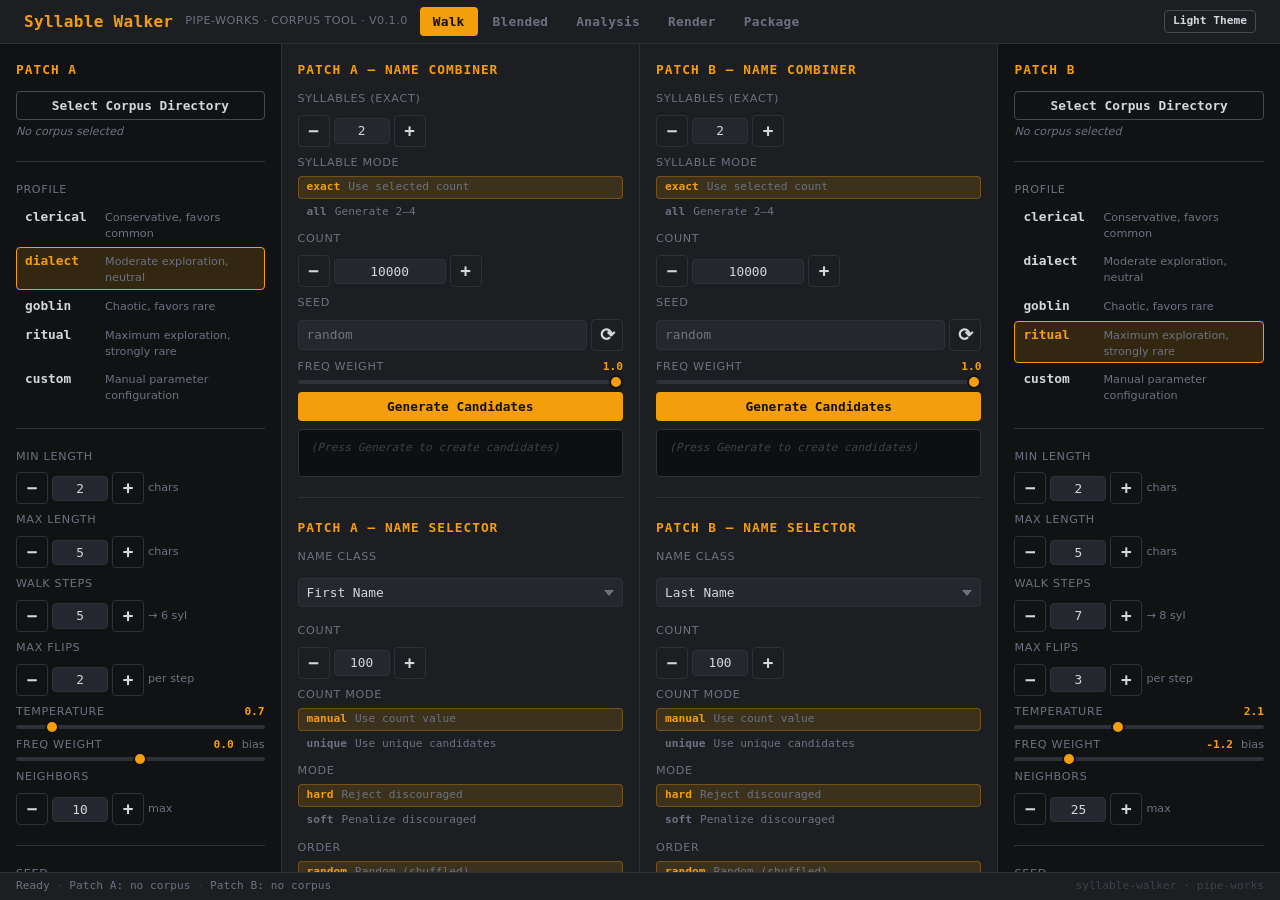
==== _working/index.html @ 8d1aef90 "feat(_working): add syllable-walk-web demo app Standalone HTML/CSS/JS demo of the syllable_walk_tui " ====
<!DOCTYPE html>
<html lang="en">
<head>
  <meta charset="UTF-8" />
  <meta name="viewport" content="width=device-width, initial-scale=1.0" />
  <title>Syllable Walker — Pipe-Works</title>
  <link rel="stylesheet" href="static/css/pipe-works-fonts.css" />
  <link rel="stylesheet" href="static/css/pipe-works-base.css" />
  <link rel="stylesheet" href="static/css/syllable-walk.css" />
</head>
<body>

  <!-- ═══════════════════════════════════════════════════════════
       APP HEADER
  ═══════════════════════════════════════════════════════════ -->
  <header class="app-header">
    <span class="app-header__title">Syllable Walker</span>
    <span class="app-header__subtitle">pipe-works · corpus tool · v0.1.0</span>

    <nav class="app-nav" role="navigation" aria-label="Screen navigation">
      <button class="tab is-active" data-screen="main"    aria-current="page">Walk</button>
      <button class="tab"           data-screen="blended"                    >Blended</button>
      <button class="tab"           data-screen="analysis"                   >Analysis</button>
      <button class="tab"           data-screen="render"                     >Render</button>
      <button class="tab"           data-screen="package"                    >Package</button>
    </nav>

    <div class="app-header__spacer"></div>

    <button class="btn btn--secondary btn--sm theme-toggle" id="theme-toggle" aria-label="Toggle theme">
      Light Theme
    </button>
  </header>

  <!-- ═══════════════════════════════════════════════════════════
       SCREEN: MAIN — Four-column Walk Layout
  ═══════════════════════════════════════════════════════════ -->
  <main class="app-main screen is-visible" id="screen-main" role="main">
    <div class="walk-layout">

      <!-- ── COLUMN 1: Oscillator / Patch A ── -->
      <section class="walk-col walk-col--patch panel panel--dark" aria-label="Patch A configuration">
        <h2 class="panel__heading">Patch A</h2>

        <div class="corpus-selector">
          <button class="btn btn--secondary btn--full" id="select-corpus-a">Select Corpus Directory</button>
          <p class="corpus-status u-muted" id="corpus-status-a">No corpus selected</p>
        </div>

        <hr class="divider" />

        <fieldset class="profile-group">
          <legend class="control-label">Profile</legend>
          <label class="profile-option" data-patch="a" data-profile="clerical">
            <input type="radio" name="profile-a" value="clerical" />
            <span class="profile-option__name">clerical</span>
            <span class="profile-option__desc u-muted">Conservative, favors common</span>
          </label>
          <label class="profile-option is-selected" data-patch="a" data-profile="dialect">
            <input type="radio" name="profile-a" value="dialect" checked />
            <span class="profile-option__name">dialect</span>
            <span class="profile-option__desc u-muted">Moderate exploration, neutral</span>
          </label>
          <label class="profile-option" data-patch="a" data-profile="goblin">
            <input type="radio" name="profile-a" value="goblin" />
            <span class="profile-option__name">goblin</span>
            <span class="profile-option__desc u-muted">Chaotic, favors rare</span>
          </label>
          <label class="profile-option" data-patch="a" data-profile="ritual">
            <input type="radio" name="profile-a" value="ritual" />
            <span class="profile-option__name">ritual</span>
            <span class="profile-option__desc u-muted">Maximum exploration, strongly rare</span>
          </label>
          <label class="profile-option" data-patch="a" data-profile="custom">
            <input type="radio" name="profile-a" value="custom" />
            <span class="profile-option__name">custom</span>
            <span class="profile-option__desc u-muted">Manual parameter configuration</span>
          </label>
        </fieldset>

        <hr class="divider" />

        <div class="param-group">
          <div class="spinner-control">
            <label class="control-label" for="min-length-a">Min Length</label>
            <div class="spinner-row">
              <button class="btn btn--icon spinner-btn" data-target="min-length-a" data-delta="-1" aria-label="Decrease">−</button>
              <input class="input input--sm spinner-val" id="min-length-a" type="number" value="2" min="1" max="10" />
              <button class="btn btn--icon spinner-btn" data-target="min-length-a" data-delta="1"  aria-label="Increase">+</button>
              <span class="spinner-suffix u-muted">chars</span>
            </div>
          </div>

          <div class="spinner-control">
            <label class="control-label" for="max-length-a">Max Length</label>
            <div class="spinner-row">
              <button class="btn btn--icon spinner-btn" data-target="max-length-a" data-delta="-1" aria-label="Decrease">−</button>
              <input class="input input--sm spinner-val" id="max-length-a" type="number" value="5" min="1" max="10" />
              <button class="btn btn--icon spinner-btn" data-target="max-length-a" data-delta="1"  aria-label="Increase">+</button>
              <span class="spinner-suffix u-muted">chars</span>
            </div>
          </div>

          <div class="spinner-control">
            <label class="control-label" for="walk-steps-a">Walk Steps</label>
            <div class="spinner-row">
              <button class="btn btn--icon spinner-btn" data-target="walk-steps-a" data-delta="-1" aria-label="Decrease">−</button>
              <input class="input input--sm spinner-val" id="walk-steps-a" type="number" value="5" min="0" max="20" />
              <button class="btn btn--icon spinner-btn" data-target="walk-steps-a" data-delta="1"  aria-label="Increase">+</button>
              <span class="spinner-suffix u-muted" id="walk-steps-a-suffix">→ 6 syl</span>
            </div>
          </div>

          <div class="spinner-control">
            <label class="control-label" for="max-flips-a">Max Flips</label>
            <div class="spinner-row">
              <button class="btn btn--icon spinner-btn" data-target="max-flips-a" data-delta="-1" aria-label="Decrease">−</button>
              <input class="input input--sm spinner-val" id="max-flips-a" type="number" value="2" min="1" max="3" />
              <button class="btn btn--icon spinner-btn" data-target="max-flips-a" data-delta="1"  aria-label="Increase">+</button>
              <span class="spinner-suffix u-muted">per step</span>
            </div>
          </div>

          <div class="slider-control">
            <div class="slider-control__header">
              <label class="control-label" for="temperature-a">Temperature</label>
              <span class="slider-val u-accent" id="temperature-a-val">0.7</span>
            </div>
            <input class="range-input" id="temperature-a" type="range" min="0.1" max="5.0" step="0.1" value="0.7" />
          </div>

          <div class="slider-control">
            <div class="slider-control__header">
              <label class="control-label" for="freq-weight-a">Freq Weight</label>
              <span class="slider-val u-accent" id="freq-weight-a-val">0.0</span>
              <span class="u-muted" style="font-size:var(--text-xs)">bias</span>
            </div>
            <input class="range-input" id="freq-weight-a" type="range" min="-2.0" max="2.0" step="0.1" value="0.0" />
          </div>

          <div class="spinner-control">
            <label class="control-label" for="neighbors-a">Neighbors</label>
            <div class="spinner-row">
              <button class="btn btn--icon spinner-btn" data-target="neighbors-a" data-delta="-5" aria-label="Decrease">−</button>
              <input class="input input--sm spinner-val" id="neighbors-a" type="number" value="10" min="5" max="50" />
              <button class="btn btn--icon spinner-btn" data-target="neighbors-a" data-delta="5"  aria-label="Increase">+</button>
              <span class="spinner-suffix u-muted">max</span>
            </div>
          </div>
        </div>

        <hr class="divider" />

        <div class="seed-control">
          <label class="control-label" for="seed-a">Seed</label>
          <div class="spinner-row">
            <input class="input seed-input" id="seed-a" type="text" placeholder="random" />
            <button class="btn btn--icon" id="seed-random-a" title="Randomise seed" aria-label="Randomise seed">⟳</button>
          </div>
        </div>

        <hr class="divider" />

        <div class="spinner-control">
          <label class="control-label" for="walk-count-a">Walk Count</label>
          <div class="spinner-row">
            <button class="btn btn--icon spinner-btn" data-target="walk-count-a" data-delta="-1" aria-label="Decrease">−</button>
            <input class="input input--sm spinner-val" id="walk-count-a" type="number" value="2" min="1" max="20" />
            <button class="btn btn--icon spinner-btn" data-target="walk-count-a" data-delta="1"  aria-label="Increase">+</button>
            <span class="spinner-suffix u-muted">walks</span>
          </div>
        </div>

        <button class="btn btn--primary btn--full" id="generate-a">Generate Walks</button>

        <div class="walks-output" id="walks-output-a" aria-live="polite">
          <p class="placeholder-text">(Press Generate to create walks)</p>
        </div>
      </section>

      <!-- ── COLUMN 2: Combiner A + Selector A ── -->
      <section class="walk-col walk-col--combiner panel" aria-label="Patch A name generation">

        <!-- Combiner A -->
        <div class="sub-panel">
          <h2 class="panel__heading">Patch A — Name Combiner</h2>

          <div class="spinner-control">
            <label class="control-label" for="comb-syllables-a">Syllables (Exact)</label>
            <div class="spinner-row">
              <button class="btn btn--icon spinner-btn" data-target="comb-syllables-a" data-delta="-1" aria-label="Decrease">−</button>
              <input class="input input--sm spinner-val" id="comb-syllables-a" type="number" value="2" min="2" max="4" />
              <button class="btn btn--icon spinner-btn" data-target="comb-syllables-a" data-delta="1"  aria-label="Increase">+</button>
            </div>
          </div>

          <fieldset class="radio-group">
            <legend class="control-label">Syllable Mode</legend>
            <label class="radio-option is-selected">
              <input type="radio" name="comb-mode-a" value="exact" checked /> exact
              <span class="u-muted">Use selected count</span>
            </label>
            <label class="radio-option">
              <input type="radio" name="comb-mode-a" value="all" /> all
              <span class="u-muted">Generate 2–4</span>
            </label>
          </fieldset>

          <div class="spinner-control">
            <label class="control-label" for="comb-count-a">Count</label>
            <div class="spinner-row">
              <button class="btn btn--icon spinner-btn" data-target="comb-count-a" data-delta="-1000" aria-label="Decrease">−</button>
              <input class="input spinner-val" id="comb-count-a" type="number" value="10000" min="100" max="100000" step="1000" style="width:7rem" />
              <button class="btn btn--icon spinner-btn" data-target="comb-count-a" data-delta="1000"  aria-label="Increase">+</button>
            </div>
          </div>

          <div class="seed-control">
            <label class="control-label" for="comb-seed-a">Seed</label>
            <div class="spinner-row">
              <input class="input seed-input" id="comb-seed-a" type="text" placeholder="random" />
              <button class="btn btn--icon" data-random-seed="comb-seed-a" title="Randomise" aria-label="Randomise">⟳</button>
            </div>
          </div>

          <div class="slider-control">
            <div class="slider-control__header">
              <label class="control-label" for="comb-freq-a">Freq Weight</label>
              <span class="slider-val u-accent" id="comb-freq-a-val">1.0</span>
            </div>
            <input class="range-input" id="comb-freq-a" type="range" min="0.0" max="1.0" step="0.1" value="1.0" />
          </div>

          <button class="btn btn--primary btn--full" id="generate-candidates-a">Generate Candidates</button>

          <div class="output-meta" id="comb-output-a" aria-live="polite">
            <p class="placeholder-text">(Press Generate to create candidates)</p>
          </div>
        </div>

        <hr class="divider" />

        <!-- Selector A -->
        <div class="sub-panel">
          <h2 class="panel__heading">Patch A — Name Selector</h2>

          <label class="control-label" for="sel-class-a">Name Class</label>
          <select class="select" id="sel-class-a" style="width:100%;margin-bottom:var(--sp-2)">
            <option value="first_name" selected>First Name</option>
            <option value="last_name">Last Name</option>
            <option value="place_name">Place Name</option>
            <option value="location_name">Location Name</option>
            <option value="object_item">Object Item</option>
            <option value="organisation">Organisation</option>
            <option value="title_epithet">Title Epithet</option>
          </select>

          <div class="spinner-control">
            <label class="control-label" for="sel-count-a">Count</label>
            <div class="spinner-row">
              <button class="btn btn--icon spinner-btn" data-target="sel-count-a" data-delta="-10" aria-label="Decrease">−</button>
              <input class="input input--sm spinner-val" id="sel-count-a" type="number" value="100" min="10" max="1000" step="10" />
              <button class="btn btn--icon spinner-btn" data-target="sel-count-a" data-delta="10"  aria-label="Increase">+</button>
            </div>
          </div>

          <fieldset class="radio-group">
            <legend class="control-label">Count Mode</legend>
            <label class="radio-option is-selected">
              <input type="radio" name="sel-count-mode-a" value="manual" checked /> manual
              <span class="u-muted">Use count value</span>
            </label>
            <label class="radio-option">
              <input type="radio" name="sel-count-mode-a" value="unique" /> unique
              <span class="u-muted">Use unique candidates</span>
            </label>
          </fieldset>

          <fieldset class="radio-group">
            <legend class="control-label">Mode</legend>
            <label class="radio-option is-selected">
              <input type="radio" name="sel-mode-a" value="hard" checked /> hard
              <span class="u-muted">Reject discouraged</span>
            </label>
            <label class="radio-option">
              <input type="radio" name="sel-mode-a" value="soft" /> soft
              <span class="u-muted">Penalize discouraged</span>
            </label>
          </fieldset>

          <fieldset class="radio-group">
            <legend class="control-label">Order</legend>
            <label class="radio-option is-selected">
              <input type="radio" name="sel-order-a" value="random" checked /> random
              <span class="u-muted">Random (shuffled)</span>
            </label>
            <label class="radio-option">
              <input type="radio" name="sel-order-a" value="alphabetical" /> alphabetical
              <span class="u-muted">Alphabetical</span>
            </label>
          </fieldset>

          <button class="btn btn--primary btn--full" id="select-names-a">Select Names</button>
          <button class="btn btn--secondary btn--full" id="export-txt-a" style="margin-top:var(--sp-2)">Export TXT</button>

          <div class="selector-output" id="sel-output-a" aria-live="polite">
            <div class="selector-output__meta">
              <p class="placeholder-text">(Generate candidates first, then select)</p>
            </div>
            <div class="selector-output__names">
              <p class="control-label">Selected Names</p>
              <div class="names-list" id="sel-names-a"></div>
            </div>
          </div>
        </div>
      </section>

      <!-- ── COLUMN 3: Combiner B + Selector B ── -->
      <section class="walk-col walk-col--combiner panel" aria-label="Patch B name generation">

        <!-- Combiner B -->
        <div class="sub-panel">
          <h2 class="panel__heading">Patch B — Name Combiner</h2>

          <div class="spinner-control">
            <label class="control-label" for="comb-syllables-b">Syllables (Exact)</label>
            <div class="spinner-row">
              <button class="btn btn--icon spinner-btn" data-target="comb-syllables-b" data-delta="-1" aria-label="Decrease">−</button>
              <input class="input input--sm spinner-val" id="comb-syllables-b" type="number" value="2" min="2" max="4" />
              <button class="btn btn--icon spinner-btn" data-target="comb-syllables-b" data-delta="1"  aria-label="Increase">+</button>
            </div>
          </div>

          <fieldset class="radio-group">
            <legend class="control-label">Syllable Mode</legend>
            <label class="radio-option is-selected">
              <input type="radio" name="comb-mode-b" value="exact" checked /> exact
              <span class="u-muted">Use selected count</span>
            </label>
            <label class="radio-option">
              <input type="radio" name="comb-mode-b" value="all" /> all
              <span class="u-muted">Generate 2–4</span>
            </label>
          </fieldset>

          <div class="spinner-control">
            <label class="control-label" for="comb-count-b">Count</label>
            <div class="spinner-row">
              <button class="btn btn--icon spinner-btn" data-target="comb-count-b" data-delta="-1000" aria-label="Decrease">−</button>
              <input class="input spinner-val" id="comb-count-b" type="number" value="10000" min="100" max="100000" step="1000" style="width:7rem" />
              <button class="btn btn--icon spinner-btn" data-target="comb-count-b" data-delta="1000"  aria-label="Increase">+</button>
            </div>
          </div>

          <div class="seed-control">
            <label class="control-label" for="comb-seed-b">Seed</label>
            <div class="spinner-row">
              <input class="input seed-input" id="comb-seed-b" type="text" placeholder="random" />
              <button class="btn btn--icon" data-random-seed="comb-seed-b" title="Randomise" aria-label="Randomise">⟳</button>
            </div>
          </div>

          <div class="slider-control">
            <div class="slider-control__header">
              <label class="control-label" for="comb-freq-b">Freq Weight</label>
              <span class="slider-val u-accent" id="comb-freq-b-val">1.0</span>
            </div>
            <input class="range-input" id="comb-freq-b" type="range" min="0.0" max="1.0" step="0.1" value="1.0" />
          </div>

          <button class="btn btn--primary btn--full" id="generate-candidates-b">Generate Candidates</button>

          <div class="output-meta" id="comb-output-b" aria-live="polite">
            <p class="placeholder-text">(Press Generate to create candidates)</p>
          </div>
        </div>

        <hr class="divider" />

        <!-- Selector B -->
        <div class="sub-panel">
          <h2 class="panel__heading">Patch B — Name Selector</h2>

          <label class="control-label" for="sel-class-b">Name Class</label>
          <select class="select" id="sel-class-b" style="width:100%;margin-bottom:var(--sp-2)">
            <option value="first_name">First Name</option>
            <option value="last_name" selected>Last Name</option>
            <option value="place_name">Place Name</option>
            <option value="location_name">Location Name</option>
            <option value="object_item">Object Item</option>
            <option value="organisation">Organisation</option>
            <option value="title_epithet">Title Epithet</option>
          </select>

          <div class="spinner-control">
            <label class="control-label" for="sel-count-b">Count</label>
            <div class="spinner-row">
              <button class="btn btn--icon spinner-btn" data-target="sel-count-b" data-delta="-10" aria-label="Decrease">−</button>
              <input class="input input--sm spinner-val" id="sel-count-b" type="number" value="100" min="10" max="1000" step="10" />
              <button class="btn btn--icon spinner-btn" data-target="sel-count-b" data-delta="10"  aria-label="Increase">+</button>
            </div>
          </div>

          <fieldset class="radio-group">
            <legend class="control-label">Count Mode</legend>
            <label class="radio-option is-selected">
              <input type="radio" name="sel-count-mode-b" value="manual" checked /> manual
              <span class="u-muted">Use count value</span>
            </label>
            <label class="radio-option">
              <input type="radio" name="sel-count-mode-b" value="unique" /> unique
              <span class="u-muted">Use unique candidates</span>
            </label>
          </fieldset>

          <fieldset class="radio-group">
            <legend class="control-label">Mode</legend>
            <label class="radio-option is-selected">
              <input type="radio" name="sel-mode-b" value="hard" checked /> hard
              <span class="u-muted">Reject discouraged</span>
            </label>
            <label class="radio-option">
              <input type="radio" name="sel-mode-b" value="soft" /> soft
              <span class="u-muted">Penalize discouraged</span>
            </label>
          </fieldset>

          <fieldset class="radio-group">
            <legend class="control-label">Order</legend>
            <label class="radio-option is-selected">
              <input type="radio" name="sel-order-b" value="random" checked /> random
              <span class="u-muted">Random (shuffled)</span>
            </label>
            <label class="radio-option">
              <input type="radio" name="sel-order-b" value="alphabetical" /> alphabetical
              <span class="u-muted">Alphabetical</span>
            </label>
          </fieldset>

          <button class="btn btn--primary btn--full" id="select-names-b">Select Names</button>
          <button class="btn btn--secondary btn--full" id="export-txt-b" style="margin-top:var(--sp-2)">Export TXT</button>

          <div class="selector-output" id="sel-output-b" aria-live="polite">
            <div class="selector-output__meta">
              <p class="placeholder-text">(Generate candidates first, then select)</p>
            </div>
            <div class="selector-output__names">
              <p class="control-label">Selected Names</p>
              <div class="names-list" id="sel-names-b"></div>
            </div>
          </div>
        </div>
      </section>

      <!-- ── COLUMN 4: Oscillator / Patch B ── -->
      <section class="walk-col walk-col--patch panel panel--dark" aria-label="Patch B configuration">
        <h2 class="panel__heading">Patch B</h2>

        <div class="corpus-selector">
          <button class="btn btn--secondary btn--full" id="select-corpus-b">Select Corpus Directory</button>
          <p class="corpus-status u-muted" id="corpus-status-b">No corpus selected</p>
        </div>

        <hr class="divider" />

        <fieldset class="profile-group">
          <legend class="control-label">Profile</legend>
          <label class="profile-option" data-patch="b" data-profile="clerical">
            <input type="radio" name="profile-b" value="clerical" />
            <span class="profile-option__name">clerical</span>
            <span class="profile-option__desc u-muted">Conservative, favors common</span>
          </label>
          <label class="profile-option" data-patch="b" data-profile="dialect">
            <input type="radio" name="profile-b" value="dialect" />
            <span class="profile-option__name">dialect</span>
            <span class="profile-option__desc u-muted">Moderate exploration, neutral</span>
          </label>
          <label class="profile-option" data-patch="b" data-profile="goblin">
            <input type="radio" name="profile-b" value="goblin" />
            <span class="profile-option__name">goblin</span>
            <span class="profile-option__desc u-muted">Chaotic, favors rare</span>
          </label>
          <label class="profile-option is-selected" data-patch="b" data-profile="ritual">
            <input type="radio" name="profile-b" value="ritual" checked />
            <span class="profile-option__name">ritual</span>
            <span class="profile-option__desc u-muted">Maximum exploration, strongly rare</span>
          </label>
          <label class="profile-option" data-patch="b" data-profile="custom">
            <input type="radio" name="profile-b" value="custom" />
            <span class="profile-option__name">custom</span>
            <span class="profile-option__desc u-muted">Manual parameter configuration</span>
          </label>
        </fieldset>

        <hr class="divider" />

        <div class="param-group">
          <div class="spinner-control">
            <label class="control-label" for="min-length-b">Min Length</label>
            <div class="spinner-row">
              <button class="btn btn--icon spinner-btn" data-target="min-length-b" data-delta="-1" aria-label="Decrease">−</button>
              <input class="input input--sm spinner-val" id="min-length-b" type="number" value="2" min="1" max="10" />
              <button class="btn btn--icon spinner-btn" data-target="min-length-b" data-delta="1"  aria-label="Increase">+</button>
              <span class="spinner-suffix u-muted">chars</span>
            </div>
          </div>

          <div class="spinner-control">
            <label class="control-label" for="max-length-b">Max Length</label>
            <div class="spinner-row">
              <button class="btn btn--icon spinner-btn" data-target="max-length-b" data-delta="-1" aria-label="Decrease">−</button>
              <input class="input input--sm spinner-val" id="max-length-b" type="number" value="5" min="1" max="10" />
              <button class="btn btn--icon spinner-btn" data-target="max-length-b" data-delta="1"  aria-label="Increase">+</button>
              <span class="spinner-suffix u-muted">chars</span>
            </div>
          </div>

          <div class="spinner-control">
            <label class="control-label" for="walk-steps-b">Walk Steps</label>
            <div class="spinner-row">
              <button class="btn btn--icon spinner-btn" data-target="walk-steps-b" data-delta="-1" aria-label="Decrease">−</button>
              <input class="input input--sm spinner-val" id="walk-steps-b" type="number" value="7" min="0" max="20" />
              <button class="btn btn--icon spinner-btn" data-target="walk-steps-b" data-delta="1"  aria-label="Increase">+</button>
              <span class="spinner-suffix u-muted" id="walk-steps-b-suffix">→ 8 syl</span>
            </div>
          </div>

          <div class="spinner-control">
            <label class="control-label" for="max-flips-b">Max Flips</label>
            <div class="spinner-row">
              <button class="btn btn--icon spinner-btn" data-target="max-flips-b" data-delta="-1" aria-label="Decrease">−</button>
              <input class="input input--sm spinner-val" id="max-flips-b" type="number" value="3" min="1" max="3" />
              <button class="btn btn--icon spinner-btn" data-target="max-flips-b" data-delta="1"  aria-label="Increase">+</button>
              <span class="spinner-suffix u-muted">per step</span>
            </div>
          </div>

          <div class="slider-control">
            <div class="slider-control__header">
              <label class="control-label" for="temperature-b">Temperature</label>
              <span class="slider-val u-accent" id="temperature-b-val">2.1</span>
            </div>
            <input class="range-input" id="temperature-b" type="range" min="0.1" max="5.0" step="0.1" value="2.1" />
          </div>

          <div class="slider-control">
            <div class="slider-control__header">
              <label class="control-label" for="freq-weight-b">Freq Weight</label>
              <span class="slider-val u-accent" id="freq-weight-b-val">-1.2</span>
              <span class="u-muted" style="font-size:var(--text-xs)">bias</span>
            </div>
            <input class="range-input" id="freq-weight-b" type="range" min="-2.0" max="2.0" step="0.1" value="-1.2" />
          </div>

          <div class="spinner-control">
            <label class="control-label" for="neighbors-b">Neighbors</label>
            <div class="spinner-row">
              <button class="btn btn--icon spinner-btn" data-target="neighbors-b" data-delta="-5" aria-label="Decrease">−</button>
              <input class="input input--sm spinner-val" id="neighbors-b" type="number" value="25" min="5" max="50" />
              <button class="btn btn--icon spinner-btn" data-target="neighbors-b" data-delta="5"  aria-label="Increase">+</button>
              <span class="spinner-suffix u-muted">max</span>
            </div>
          </div>
        </div>

        <hr class="divider" />

        <div class="seed-control">
          <label class="control-label" for="seed-b">Seed</label>
          <div class="spinner-row">
            <input class="input seed-input" id="seed-b" type="text" placeholder="random" />
            <button class="btn btn--icon" id="seed-random-b" title="Randomise seed" aria-label="Randomise seed">⟳</button>
          </div>
        </div>

        <hr class="divider" />

        <div class="spinner-control">
          <label class="control-label" for="walk-count-b">Walk Count</label>
          <div class="spinner-row">
            <button class="btn btn--icon spinner-btn" data-target="walk-count-b" data-delta="-1" aria-label="Decrease">−</button>
            <input class="input input--sm spinner-val" id="walk-count-b" type="number" value="2" min="1" max="20" />
            <button class="btn btn--icon spinner-btn" data-target="walk-count-b" data-delta="1"  aria-label="Increase">+</button>
            <span class="spinner-suffix u-muted">walks</span>
          </div>
        </div>

        <button class="btn btn--primary btn--full" id="generate-b">Generate Walks</button>

        <div class="walks-output" id="walks-output-b" aria-live="polite">
          <p class="placeholder-text">(Press Generate to create walks)</p>
        </div>
      </section>

    </div><!-- /walk-layout -->
  </main>


  <!-- ═══════════════════════════════════════════════════════════
       SCREEN: BLENDED WALK
  ═══════════════════════════════════════════════════════════ -->
  <main class="app-main screen" id="screen-blended" role="main" hidden>
    <div class="modal-screen-layout">
      <div class="modal-screen-header">
        <h1 class="modal-screen-header__title">Blended Walk Results</h1>
        <span class="badge badge--muted">Demo</span>
      </div>

      <div class="blended-columns">
        <div class="blended-col panel panel--dark">
          <h2 class="panel__heading">Patch A Walks</h2>
          <div class="walks-output" id="blended-a-output">
            <p class="placeholder-text">(Generate walks in the Walk screen first)</p>
          </div>
        </div>
        <div class="blended-col panel panel--dark">
          <h2 class="panel__heading">Patch B Walks</h2>
          <div class="walks-output" id="blended-b-output">
            <p class="placeholder-text">(Generate walks in the Walk screen first)</p>
          </div>
        </div>
      </div>
    </div>
  </main>


  <!-- ═══════════════════════════════════════════════════════════
       SCREEN: ANALYSIS
  ═══════════════════════════════════════════════════════════ -->
  <main class="app-main screen" id="screen-analysis" role="main" hidden>
    <div class="modal-screen-layout">
      <div class="modal-screen-header">
        <h1 class="modal-screen-header__title">Corpus Analysis</h1>
        <span class="badge badge--muted">Demo</span>
      </div>

      <div class="analysis-columns">

        <!-- Patch A Analysis -->
        <div class="analysis-col panel panel--dark" id="analysis-col-a">
          <h2 class="panel__heading">Patch A — Corpus Shape</h2>
          <p class="u-muted analysis-hint" id="analysis-hint-a" style="font-size:var(--text-xs);margin-bottom:var(--sp-3)">Load a corpus in the Walk screen to populate metrics.</p>

          <div class="analysis-section">
            <p class="analysis-section__heading">Inventory</p>
            <table>
              <thead><tr><th>Metric</th><th class="col-numeric">Value</th></tr></thead>
              <tbody id="analysis-inventory-a">
                <tr><td>Total syllables</td><td class="col-numeric u-accent" id="an-a-total">—</td></tr>
                <tr><td>Unique syllables</td><td class="col-numeric" id="an-a-unique">—</td></tr>
                <tr><td>Hapax (freq=1)</td><td class="col-numeric" id="an-a-hapax">—</td></tr>
                <tr><td>Hapax rate</td><td class="col-numeric" id="an-a-hapax-rate">—</td></tr>
              </tbody>
            </table>
          </div>

          <div class="analysis-section">
            <p class="analysis-section__heading">Length Distribution</p>
            <table>
              <thead><tr><th>Length</th><th class="col-numeric">Count</th><th class="col-numeric">%</th></tr></thead>
              <tbody id="analysis-len-a">
                <tr><td>2 chars</td><td class="col-numeric" id="an-a-len2">—</td><td class="col-numeric" id="an-a-len2p">—</td></tr>
                <tr><td>3 chars</td><td class="col-numeric" id="an-a-len3">—</td><td class="col-numeric" id="an-a-len3p">—</td></tr>
                <tr><td>4 chars</td><td class="col-numeric" id="an-a-len4">—</td><td class="col-numeric" id="an-a-len4p">—</td></tr>
                <tr><td>5+ chars</td><td class="col-numeric" id="an-a-len5">—</td><td class="col-numeric" id="an-a-len5p">—</td></tr>
              </tbody>
            </table>
          </div>

          <div class="analysis-section">
            <p class="analysis-section__heading">Terrain</p>
            <div class="terrain-display" id="terrain-a">
              <div class="terrain-axis">
                <span class="terrain-axis__label u-muted">Shape: Round ↔ Jagged</span>
                <div class="terrain-bar">
                  <div class="terrain-bar__track">
                    <div class="terrain-bar__fill" id="an-a-shape-bar" style="width:48%"></div>
                  </div>
                  <span class="terrain-bar__label u-muted" id="an-a-shape-label">NEUTRAL <span class="u-accent">+0.000</span></span>
                </div>
                <p class="terrain-axis__exemplars u-muted" id="an-a-shape-ex">round: — · jagged: —</p>
              </div>
              <div class="terrain-axis">
                <span class="terrain-axis__label u-muted">Craft: Flowing ↔ Worked</span>
                <div class="terrain-bar">
                  <div class="terrain-bar__track">
                    <div class="terrain-bar__fill" id="an-a-craft-bar" style="width:48%"></div>
                  </div>
                  <span class="terrain-bar__label u-muted" id="an-a-craft-label">NEUTRAL <span class="u-accent">+0.000</span></span>
                </div>
                <p class="terrain-axis__exemplars u-muted" id="an-a-craft-ex">flowing: — · worked: —</p>
              </div>
              <div class="terrain-axis">
                <span class="terrain-axis__label u-muted">Space: Open ↔ Dense</span>
                <div class="terrain-bar">
                  <div class="terrain-bar__track">
                    <div class="terrain-bar__fill" id="an-a-space-bar" style="width:48%"></div>
                  </div>
                  <span class="terrain-bar__label u-muted" id="an-a-space-label">NEUTRAL <span class="u-accent">+0.000</span></span>
                </div>
                <p class="terrain-axis__exemplars u-muted" id="an-a-space-ex">open: — · dense: —</p>
              </div>
            </div>
          </div>
        </div>

        <!-- Patch B Analysis -->
        <div class="analysis-col panel panel--dark" id="analysis-col-b">
          <h2 class="panel__heading">Patch B — Corpus Shape</h2>
          <p class="u-muted analysis-hint" id="analysis-hint-b" style="font-size:var(--text-xs);margin-bottom:var(--sp-3)">Load a corpus in the Walk screen to populate metrics.</p>

          <div class="analysis-section">
            <p class="analysis-section__heading">Inventory</p>
            <table>
              <thead><tr><th>Metric</th><th class="col-numeric">Value</th></tr></thead>
              <tbody id="analysis-inventory-b">
                <tr><td>Total syllables</td><td class="col-numeric u-accent" id="an-b-total">—</td></tr>
                <tr><td>Unique syllables</td><td class="col-numeric" id="an-b-unique">—</td></tr>
                <tr><td>Hapax (freq=1)</td><td class="col-numeric" id="an-b-hapax">—</td></tr>
                <tr><td>Hapax rate</td><td class="col-numeric" id="an-b-hapax-rate">—</td></tr>
              </tbody>
            </table>
          </div>

          <div class="analysis-section">
            <p class="analysis-section__heading">Length Distribution</p>
            <table>
              <thead><tr><th>Length</th><th class="col-numeric">Count</th><th class="col-numeric">%</th></tr></thead>
              <tbody id="analysis-len-b">
                <tr><td>2 chars</td><td class="col-numeric" id="an-b-len2">—</td><td class="col-numeric" id="an-b-len2p">—</td></tr>
                <tr><td>3 chars</td><td class="col-numeric" id="an-b-len3">—</td><td class="col-numeric" id="an-b-len3p">—</td></tr>
                <tr><td>4 chars</td><td class="col-numeric" id="an-b-len4">—</td><td class="col-numeric" id="an-b-len4p">—</td></tr>
                <tr><td>5+ chars</td><td class="col-numeric" id="an-b-len5">—</td><td class="col-numeric" id="an-b-len5p">—</td></tr>
              </tbody>
            </table>
          </div>

          <div class="analysis-section">
            <p class="analysis-section__heading">Terrain</p>
            <div class="terrain-display" id="terrain-b">
              <div class="terrain-axis">
                <span class="terrain-axis__label u-muted">Shape: Round ↔ Jagged</span>
                <div class="terrain-bar">
                  <div class="terrain-bar__track">
                    <div class="terrain-bar__fill" id="an-b-shape-bar" style="width:48%"></div>
                  </div>
                  <span class="terrain-bar__label u-muted" id="an-b-shape-label">NEUTRAL <span class="u-accent">+0.000</span></span>
                </div>
                <p class="terrain-axis__exemplars u-muted" id="an-b-shape-ex">round: — · jagged: —</p>
              </div>
              <div class="terrain-axis">
                <span class="terrain-axis__label u-muted">Craft: Flowing ↔ Worked</span>
                <div class="terrain-bar">
                  <div class="terrain-bar__track">
                    <div class="terrain-bar__fill" id="an-b-craft-bar" style="width:48%"></div>
                  </div>
                  <span class="terrain-bar__label u-muted" id="an-b-craft-label">NEUTRAL <span class="u-accent">+0.000</span></span>
                </div>
                <p class="terrain-axis__exemplars u-muted" id="an-b-craft-ex">flowing: — · worked: —</p>
              </div>
              <div class="terrain-axis">
                <span class="terrain-axis__label u-muted">Space: Open ↔ Dense</span>
                <div class="terrain-bar">
                  <div class="terrain-bar__track">
                    <div class="terrain-bar__fill" id="an-b-space-bar" style="width:48%"></div>
                  </div>
                  <span class="terrain-bar__label u-muted" id="an-b-space-label">NEUTRAL <span class="u-accent">+0.000</span></span>
                </div>
                <p class="terrain-axis__exemplars u-muted" id="an-b-space-ex">open: — · dense: —</p>
              </div>
            </div>
          </div>
        </div>

      </div><!-- /analysis-columns -->
    </div>
  </main>


  <!-- ═══════════════════════════════════════════════════════════
       SCREEN: RENDER
  ═══════════════════════════════════════════════════════════ -->
  <main class="app-main screen" id="screen-render" role="main" hidden>
    <div class="modal-screen-layout">
      <div class="modal-screen-header">
        <h1 class="modal-screen-header__title">Name Renderer</h1>
        <div class="modal-screen-header__controls">
          <label class="control-label" for="render-style">Style</label>
          <select class="select" id="render-style">
            <option value="title" selected>Title</option>
            <option value="upper">Upper</option>
            <option value="lower">Lower</option>
          </select>
          <label class="toggle-label">
            <input type="checkbox" id="render-combine" />
            <span class="toggle-text">Combine A + B</span>
          </label>
          <span class="badge badge--muted">Demo</span>
        </div>
      </div>

      <div class="render-columns">
        <div class="render-col panel panel--dark">
          <h2 class="panel__heading">Patch A — Selected Names</h2>
          <div class="names-render-list" id="render-names-a">
            <p class="placeholder-text">(Select names in the Walk screen first)</p>
          </div>
        </div>
        <div class="render-col panel panel--dark">
          <h2 class="panel__heading">Patch B — Selected Names</h2>
          <div class="names-render-list" id="render-names-b">
            <p class="placeholder-text">(Select names in the Walk screen first)</p>
          </div>
        </div>
        <div class="render-col panel panel--dark" id="render-combined-col" style="display:none">
          <h2 class="panel__heading">Combined (A First · B Last)</h2>
          <div class="names-render-list" id="render-names-combined">
            <p class="placeholder-text">(Enable Combine to see full names)</p>
          </div>
        </div>
      </div>
    </div>
  </main>


  <!-- ═══════════════════════════════════════════════════════════
       SCREEN: PACKAGE
  ═══════════════════════════════════════════════════════════ -->
  <main class="app-main screen" id="screen-package" role="main" hidden>
    <div class="modal-screen-layout">
      <div class="modal-screen-header">
        <h1 class="modal-screen-header__title">Package</h1>
        <span class="badge badge--muted">Demo</span>
      </div>

      <div class="package-layout">
        <div class="package-config panel panel--dark">
          <h2 class="panel__heading">Package Configuration</h2>

          <div class="form-group">
            <label class="control-label" for="pkg-name">Package Name</label>
            <input class="input" id="pkg-name" type="text" placeholder="my-corpus-package" style="width:100%" />
          </div>

          <div class="form-group">
            <label class="control-label" for="pkg-version">Version</label>
            <input class="input" id="pkg-version" type="text" value="0.1.0" style="width:100%" />
          </div>

          <fieldset class="radio-group">
            <legend class="control-label">Include</legend>
            <label class="toggle-label" style="margin-bottom:var(--sp-2)">
              <input type="checkbox" checked /> <span class="toggle-text">Patch A walks</span>
            </label>
            <label class="toggle-label" style="margin-bottom:var(--sp-2)">
              <input type="checkbox" checked /> <span class="toggle-text">Patch B walks</span>
            </label>
            <label class="toggle-label" style="margin-bottom:var(--sp-2)">
              <input type="checkbox" checked /> <span class="toggle-text">Candidates</span>
            </label>
            <label class="toggle-label">
              <input type="checkbox" checked /> <span class="toggle-text">Selections</span>
            </label>
          </fieldset>

          <button class="btn btn--primary btn--full" id="build-package" style="margin-top:var(--sp-3)">Build Package</button>
        </div>

        <div class="package-output panel panel--dark">
          <h2 class="panel__heading">Package Contents</h2>
          <div class="output-box" id="pkg-output">
            <span class="placeholder-text">(No package built yet)</span>
          </div>
        </div>
      </div>
    </div>
  </main>


  <!-- ═══════════════════════════════════════════════════════════
       STATUS BAR
  ═══════════════════════════════════════════════════════════ -->
  <footer class="status-bar" role="contentinfo">
    <span class="status-bar__text" id="status-text">Ready</span>
    <span class="status-bar__sep">·</span>
    <span class="status-bar__text u-muted">Patch A: <span id="status-corpus-a">no corpus</span></span>
    <span class="status-bar__sep">·</span>
    <span class="status-bar__text u-muted">Patch B: <span id="status-corpus-b">no corpus</span></span>
    <span class="status-bar__spacer"></span>
    <span class="status-bar__text u-dim">syllable-walker · pipe-works</span>
  </footer>

  <!-- Corpus selector pseudo-modal -->
  <div class="modal hidden" id="corpus-modal" role="dialog" aria-modal="true" aria-labelledby="corpus-modal-title">
    <div class="modal__backdrop" id="corpus-modal-backdrop"></div>
    <div class="modal__card">
      <div class="modal__header">
        <h2 class="panel__heading" id="corpus-modal-title">Select Corpus Directory</h2>
        <button class="btn btn--icon" id="corpus-modal-close" aria-label="Close">✕</button>
      </div>
      <p style="font-size:var(--text-sm);color:var(--col-text-muted)">
        In the live app, this opens a filesystem browser. For this demo, select a sample corpus below.
      </p>
      <div class="corpus-browser">
        <div class="corpus-browser__item" data-corpus="fantasy_names">
          <span class="u-accent u-mono">fantasy_names/</span>
          <span class="u-muted">1,240 syllables · 3 walks</span>
        </div>
        <div class="corpus-browser__item" data-corpus="nordic_roots">
          <span class="u-accent u-mono">nordic_roots/</span>
          <span class="u-muted">892 syllables · 2 walks</span>
        </div>
        <div class="corpus-browser__item" data-corpus="latin_fragments">
          <span class="u-accent u-mono">latin_fragments/</span>
          <span class="u-muted">2,105 syllables · 5 walks</span>
        </div>
        <div class="corpus-browser__item" data-corpus="goblin_tongue">
          <span class="u-accent u-mono">goblin_tongue/</span>
          <span class="u-muted">567 syllables · 1 walk</span>
        </div>
      </div>
      <div class="modal__actions">
        <button class="btn btn--ghost" id="corpus-modal-cancel">Cancel</button>
        <button class="btn btn--primary" id="corpus-modal-select" disabled>Select</button>
      </div>
    </div>
  </div>

  <script src="static/js/syllable-walk.js"></script>
</body>
</html>
---- _working/static/css/pipe-works-fonts.css ----
/* ═══════════════════════════════════════════════════════════════════════════
   pipe-works-fonts.css
   ─────────────────────────────────────────────────────────────────────────
   Self-hosted @font-face declarations for the Pipe-Works design system.

   All fonts are Google Fonts (Open Font License).

   FONT PATH CONFIGURATION
   ───────────────────────
   This file uses a CSS custom property --font-path for the base path
   to font files. Override this in your app's CSS BEFORE importing
   this file, or simply edit the path below.

   Default: "/static/fonts"

   Example overrides:
     :root { --font-path: "../assets/fonts"; }   (website)
     :root { --font-path: "/static/fonts"; }      (webapp)

   IMPORTANT: CSS custom properties cannot be used in @font-face src URLs.
   Each project MUST either:
     1. Copy this file and adjust paths, OR
     2. Use a build step to replace the path prefix

   The paths below use "/static/fonts/" as the default convention for
   Pipe-Works webapp projects.
   ═══════════════════════════════════════════════════════════════════════════ */


/* ═══════════════════════════════════════════════════════════════════════════
   COURIER PRIME — Records, ledger, monospace data
   Weights: 400, 700 | Styles: normal, italic, bold-italic
   ═══════════════════════════════════════════════════════════════════════════ */

@font-face {
  font-family: "Courier Prime";
  src: url("/static/fonts/CourierPrime-Regular.woff2") format("woff2");
  font-weight: 400;
  font-style: normal;
  font-display: swap;
}

@font-face {
  font-family: "Courier Prime";
  src: url("/static/fonts/CourierPrime-Italic.woff2") format("woff2");
  font-weight: 400;
  font-style: italic;
  font-display: swap;
}

@font-face {
  font-family: "Courier Prime";
  src: url("/static/fonts/CourierPrime-Bold.woff2") format("woff2");
  font-weight: 700;
  font-style: normal;
  font-display: swap;
}

@font-face {
  font-family: "Courier Prime";
  src: url("/static/fonts/CourierPrime-BoldItalic.woff2") format("woff2");
  font-weight: 700;
  font-style: italic;
  font-display: swap;
}


/* ═══════════════════════════════════════════════════════════════════════════
   CRIMSON TEXT — Body text, editorial prose
   Weights: 400, 600, 700 | Styles: normal, italic
   ═══════════════════════════════════════════════════════════════════════════ */

@font-face {
  font-family: "Crimson Text";
  src: url("/static/fonts/CrimsonText-Regular.woff2") format("woff2");
  font-weight: 400;
  font-style: normal;
  font-display: swap;
}

@font-face {
  font-family: "Crimson Text";
  src: url("/static/fonts/CrimsonText-Italic.woff2") format("woff2");
  font-weight: 400;
  font-style: italic;
  font-display: swap;
}

@font-face {
  font-family: "Crimson Text";
  src: url("/static/fonts/CrimsonText-SemiBold.woff2") format("woff2");
  font-weight: 600;
  font-style: normal;
  font-display: swap;
}

@font-face {
  font-family: "Crimson Text";
  src: url("/static/fonts/CrimsonText-SemiBoldItalic.woff2") format("woff2");
  font-weight: 600;
  font-style: italic;
  font-display: swap;
}

@font-face {
  font-family: "Crimson Text";
  src: url("/static/fonts/CrimsonText-Bold.woff2") format("woff2");
  font-weight: 700;
  font-style: normal;
  font-display: swap;
}

@font-face {
  font-family: "Crimson Text";
  src: url("/static/fonts/CrimsonText-BoldItalic.woff2") format("woff2");
  font-weight: 700;
  font-style: italic;
  font-display: swap;
}


/* ═══════════════════════════════════════════════════════════════════════════
   IM FELL ENGLISH — Editorial symbols, decorative marks
   Weight: 400 | Styles: normal, italic
   ═══════════════════════════════════════════════════════════════════════════ */

@font-face {
  font-family: "IM Fell English";
  src: url("/static/fonts/IMFellEnglish-Regular.woff2") format("woff2");
  font-weight: 400;
  font-style: normal;
  font-display: swap;
}

@font-face {
  font-family: "IM Fell English";
  src: url("/static/fonts/IMFellEnglish-Italic.woff2") format("woff2");
  font-weight: 400;
  font-style: italic;
  font-display: swap;
}


/* ═══════════════════════════════════════════════════════════════════════════
   IM FELL ENGLISH SC — Mastheads, page titles (small caps)
   Weight: 400 | Style: normal only
   ═══════════════════════════════════════════════════════════════════════════ */

@font-face {
  font-family: "IM Fell English SC";
  src: url("/static/fonts/IMFellEnglishSC-Regular.woff2") format("woff2");
  font-weight: 400;
  font-style: normal;
  font-display: swap;
}


/* ═══════════════════════════════════════════════════════════════════════════
   LIBRE BASKERVILLE — Headlines, section headings
   Weight: 400-700 (variable) | Styles: normal, italic
   ═══════════════════════════════════════════════════════════════════════════ */

@font-face {
  font-family: "Libre Baskerville";
  src: url("/static/fonts/LibreBaskerville-VariableFont_wght.woff2") format("woff2");
  font-weight: 400 700;
  font-style: normal;
  font-display: swap;
}

@font-face {
  font-family: "Libre Baskerville";
  src: url("/static/fonts/LibreBaskerville-Italic-VariableFont_wght.woff2") format("woff2");
  font-weight: 400 700;
  font-style: italic;
  font-display: swap;
}


/* ═══════════════════════════════════════════════════════════════════════════
   SPECIAL ELITE — Typewriter accent text
   Weight: 400 | Style: normal only
   ═══════════════════════════════════════════════════════════════════════════ */

@font-face {
  font-family: "Special Elite";
  src: url("/static/fonts/SpecialElite-Regular.woff2") format("woff2");
  font-weight: 400;
  font-style: normal;
  font-display: swap;
}
---- _working/static/css/pipe-works-base.css ----
/* ═══════════════════════════════════════════════════════════════════════════
   pipe-works-base.css
   ─────────────────────────────────────────────────────────────────────────
   Pipe-Works Design System — Shared Foundation

   This file provides the unified design tokens, reset, and common
   components for ALL Pipe-Works application-mode tools (dashboards,
   generators, labs).

   CANONICAL SOURCE: Axis Descriptor Lab (styles.css)
   EXTENDED WITH:    Name Generator editorial fonts + code tokens

   CONTENTS
   ────────
   1. Reset
   2. Design Tokens (Dark Theme — default)
   3. Light Theme Overrides
   4. Global Styles
   5. App Shell (header, main, status bar)
   6. Panels
   7. Buttons
   8. Inputs & Controls
   9. Tables
   10. Cards
   11. Badges
   12. Modals
   13. Code & Preformatted
   14. Dividers
   15. Spinner
   16. Scrollbars
   17. Tooltips
   18. Utilities
   19. Accessibility & Motion
   20. Responsive Breakpoints

   USAGE
   ─────
   1. Include pipe-works-fonts.css BEFORE this file (font-face declarations)
   2. Include this file as the foundation
   3. Include your app-specific CSS AFTER this file

   THEME SWITCHING
   ───────────────
   Set data-theme="light" on <html> to activate light mode.
   Dark mode is the default (no attribute needed).

   FONT PATHS
   ──────────
   Font-face declarations are in a separate pipe-works-fonts.css file.
   Each project must configure the font path prefix for its own structure.
   ═══════════════════════════════════════════════════════════════════════════ */


/* ═══════════════════════════════════════════════════════════════════════════
   1. RESET
   ═══════════════════════════════════════════════════════════════════════════ */

*, *::before, *::after {
  box-sizing: border-box;
  margin: 0;
  padding: 0;
}

img, picture, video, canvas, svg {
  display: block;
  max-width: 100%;
}

input, button, textarea, select {
  font: inherit;
  color: inherit;
}

ul, ol { list-style: none; }


/* ═══════════════════════════════════════════════════════════════════════════
   2. DESIGN TOKENS — DARK THEME (default)
   ═══════════════════════════════════════════════════════════════════════════ */

:root {
  /* ── Palette ──────────────────────────────────────────────────────────── */
  --col-bg:          #111214;          /* page background                  */
  --col-surface:     #1c1e22;          /* panel / card background          */
  --col-surface-2:   #24272d;          /* elevated surface (inputs, nests) */
  --col-border:      #2e3138;          /* subtle dividers                  */
  --col-border-hi:   #444952;          /* focused / highlighted borders    */

  --col-text:        #d4d7dc;          /* primary text                     */
  --col-text-muted:  #6b7280;          /* secondary / label text           */
  --col-text-dim:    #3d4149;          /* placeholders, very faint         */

  --col-accent:      #f59e0b;          /* amber — primary accent           */
  --col-accent-dim:  #b45309;          /* darker amber for pressed states  */
  --col-accent-glow: rgba(245, 158, 11, 0.15);  /* subtle highlight bg    */

  --col-ok:          #22c55e;          /* green — success / valid          */
  --col-err:         #ef4444;          /* red — error                      */
  --col-warn:        #fb923c;          /* orange — warning                 */
  --col-info:        #60a5fa;          /* blue — informational             */

  /* Diff colours (optional — include if your app has diff views) */
  --col-diff-add:       rgba(34, 197, 94, 0.18);
  --col-diff-del:       rgba(239, 68, 68, 0.18);
  --col-diff-add-text:  #86efac;
  --col-diff-del-text:  #fca5a5;

  /* Code / editor surfaces */
  --col-code-bg:        #0d0f12;
  --col-code-text:      #d4d7dc;
  --col-code-inline:    #f59e0b;

  /* Button text (needs to contrast against accent fill) */
  --col-button-text:    #111111;

  /* Modal backdrop */
  --col-backdrop:       rgba(0, 0, 0, 0.55);

  /* Tooltip */
  --col-tooltip-bg:     #2a2d34;
  --col-tooltip-text:   #e2e8f0;
  --col-tooltip-border: #3d4149;

  /* ── Typography ───────────────────────────────────────────────────────── */

  /* App-mode fonts (monospace-dominant for tools/dashboards) */
  --font-mono: "JetBrains Mono", "Fira Code", "Cascadia Code", "Consolas", monospace;
  --font-ui:   system-ui, -apple-system, "Segoe UI", sans-serif;

  /* Editorial fonts (print-workshop aesthetic for branded content) */
  --font-masthead:  "IM Fell English SC", serif;
  --font-headline:  "Libre Baskerville", serif;
  --font-body:      "Crimson Text", serif;
  --font-record:    "Courier Prime", ui-monospace, SFMono-Regular, Menlo, Monaco,
                    Consolas, "Liberation Mono", monospace;
  --font-symbols:   "IM Fell English", serif;
  --font-accent:    "Special Elite", ui-monospace, SFMono-Regular, Menlo, Monaco,
                    Consolas, "Liberation Mono", monospace;

  /* Type scale */
  --text-xs:    0.70rem;               /* labels, badges, meta             */
  --text-sm:    0.80rem;               /* secondary text, table cells      */
  --text-base:  0.875rem;              /* body text (14px at default)      */
  --text-lg:    1.0rem;                /* headings, titles                 */
  --text-xl:    1.15rem;               /* large headings                   */

  /* ── Spacing ──────────────────────────────────────────────────────────── */
  --sp-1: 0.25rem;                     /* 4px  — tight gaps, badge pad     */
  --sp-2: 0.5rem;                      /* 8px  — default gap, input pad    */
  --sp-3: 0.75rem;                     /* 12px — panel pad, section gaps   */
  --sp-4: 1rem;                        /* 16px — major gaps                */
  --sp-6: 1.5rem;                      /* 24px — large spacing             */

  /* ── Layout ───────────────────────────────────────────────────────────── */
  --header-h:    2.75rem;
  --statusbar-h: 1.75rem;
  --panel-pad:   1rem;

  /* ── Radii ────────────────────────────────────────────────────────────── */
  --radius-sm:  4px;                   /* inputs, buttons, badges          */
  --radius-md:  8px;                   /* cards, preview sections          */
  --radius-lg:  12px;                  /* modals, large cards              */

  /* ── Animation ────────────────────────────────────────────────────────── */
  --transition-fast: 100ms ease;
  --transition-med:  200ms ease;
}


/* ═══════════════════════════════════════════════════════════════════════════
   3. LIGHT THEME OVERRIDES
   ─────────────────────────────────────────────────────────────────────────
   Activated by setting data-theme="light" on <html>.
   Warm paper tones, amber accent preserved for continuity.
   ═══════════════════════════════════════════════════════════════════════════ */

[data-theme="light"] {
  --col-bg:          #f4f1ec;
  --col-surface:     #faf8f5;
  --col-surface-2:   #efece6;
  --col-border:      #d6d0c6;
  --col-border-hi:   #b8b0a4;

  --col-text:        #2c2a26;
  --col-text-muted:  #7a7568;
  --col-text-dim:    #c4bfb5;

  --col-accent:      #c27b0a;
  --col-accent-dim:  #a06508;
  --col-accent-glow: rgba(194, 123, 10, 0.12);

  --col-ok:          #16a34a;
  --col-err:         #dc2626;
  --col-warn:        #ea580c;
  --col-info:        #2563eb;

  --col-diff-add:       rgba(22, 163, 74, 0.14);
  --col-diff-del:       rgba(220, 38, 38, 0.14);
  --col-diff-add-text:  #166534;
  --col-diff-del-text:  #991b1b;

  --col-code-bg:        #ffffff;
  --col-code-text:      #2c2a26;
  --col-code-inline:    #c27b0a;

  --col-button-text:    #ffffff;

  --col-backdrop:       rgba(0, 0, 0, 0.25);

  --col-tooltip-bg:     #2c2a26;
  --col-tooltip-text:   #faf8f5;
  --col-tooltip-border: #1a1816;
}


/* ═══════════════════════════════════════════════════════════════════════════
   4. GLOBAL STYLES
   ═══════════════════════════════════════════════════════════════════════════ */

html {
  height: 100%;
  text-size-adjust: 100%;
}

body {
  height: 100%;
  margin: 0;
  background: var(--col-bg);
  color: var(--col-text);
  font-family: var(--font-ui);
  font-size: var(--text-base);
  line-height: 1.5;
  -webkit-font-smoothing: antialiased;
}

:focus-visible {
  outline: 2px solid var(--col-accent);
  outline-offset: 2px;
}

::selection {
  background: var(--col-accent-glow);
}

/* Monospace family for all structural/interactive elements */
h1, h2, h3, h4, h5, h6,
button, .tab,
input, select, textarea,
table, code {
  font-family: var(--font-mono);
}


/* ═══════════════════════════════════════════════════════════════════════════
   5. APP SHELL — Header, Main, Status Bar
   ═══════════════════════════════════════════════════════════════════════════ */

.app-header {
  display: flex;
  align-items: center;
  gap: var(--sp-4);
  height: var(--header-h);
  padding: 0 var(--sp-6);
  background: var(--col-surface);
  border-bottom: 1px solid var(--col-border);
  z-index: 100;
  flex-shrink: 0;
}

.app-header__title {
  font-family: var(--font-mono);
  font-size: var(--text-lg);
  font-weight: 700;
  color: var(--col-accent);
  letter-spacing: 0.02em;
  white-space: nowrap;
}

.app-header__subtitle {
  font-size: var(--text-xs);
  color: var(--col-text-muted);
  letter-spacing: 0.04em;
  text-transform: uppercase;
}

.app-main {
  flex: 1;
  overflow-y: auto;
  padding: var(--sp-4);
}

.status-bar {
  display: flex;
  align-items: center;
  gap: var(--sp-2);
  height: var(--statusbar-h);
  padding: 0 var(--sp-4);
  background: var(--col-surface);
  border-top: 1px solid var(--col-border);
  z-index: 100;
  flex-shrink: 0;
}

.status-bar__text {
  font-family: var(--font-mono);
  font-size: var(--text-xs);
  color: var(--col-text-muted);
}


/* ═══════════════════════════════════════════════════════════════════════════
   6. PANELS
   ═══════════════════════════════════════════════════════════════════════════ */

.panel {
  background: var(--col-surface);
  overflow-y: auto;
  padding: var(--panel-pad);
  display: flex;
  flex-direction: column;
  gap: var(--sp-3);
}

.panel__heading {
  font-family: var(--font-mono);
  font-size: var(--text-sm);
  font-weight: 700;
  color: var(--col-accent);
  text-transform: uppercase;
  letter-spacing: 0.08em;
  margin-bottom: var(--sp-1);
}

.panel--dark {
  background: var(--col-bg);
}

.panel--elevated {
  background: var(--col-surface-2);
}


/* ═══════════════════════════════════════════════════════════════════════════
   7. BUTTONS
   ═══════════════════════════════════════════════════════════════════════════ */

.btn {
  display: inline-flex;
  align-items: center;
  justify-content: center;
  gap: var(--sp-1);
  border: 1px solid transparent;
  border-radius: var(--radius-sm);
  cursor: pointer;
  font-family: var(--font-mono);
  font-size: var(--text-sm);
  font-weight: 600;
  padding: var(--sp-1) var(--sp-3);
  transition:
    background var(--transition-fast),
    border-color var(--transition-fast),
    color var(--transition-fast),
    opacity var(--transition-fast);
  white-space: nowrap;
}

.btn:disabled {
  opacity: 0.4;
  cursor: not-allowed;
}

/* Primary: amber fill */
.btn--primary {
  background: var(--col-accent);
  color: var(--col-button-text);
}
.btn--primary:hover:not(:disabled) {
  background: var(--col-accent-dim);
}

/* Secondary: outlined */
.btn--secondary {
  background: transparent;
  border-color: var(--col-border-hi);
  color: var(--col-text);
}
.btn--secondary:hover:not(:disabled) {
  background: var(--col-surface-2);
  border-color: var(--col-accent);
  color: var(--col-accent);
}

/* Active state for secondary (toggle on) */
.btn--secondary.is-active {
  border-color: var(--col-accent);
  color: var(--col-accent);
  background: var(--col-accent-glow);
}

/* Ghost: no border */
.btn--ghost {
  background: transparent;
  color: var(--col-text-muted);
}
.btn--ghost:hover:not(:disabled) {
  color: var(--col-text);
}

/* Size modifiers */
.btn--sm {
  font-size: var(--text-xs);
  padding: 2px var(--sp-2);
}

.btn--full {
  width: 100%;
}

/* Icon-only button */
.btn--icon {
  width: 32px;
  height: 32px;
  padding: 0;
  background: transparent;
  border: 1px solid var(--col-border);
  color: var(--col-text);
  font-size: 1.1rem;
}
.btn--icon:hover:not(:disabled) {
  border-color: var(--col-accent);
  color: var(--col-accent);
  background: var(--col-accent-glow);
}


/* ═══════════════════════════════════════════════════════════════════════════
   8. INPUTS & CONTROLS
   ═══════════════════════════════════════════════════════════════════════════ */

.input, .select {
  background: var(--col-surface-2);
  border: 1px solid var(--col-border);
  border-radius: var(--radius-sm);
  color: var(--col-text);
  font-family: var(--font-mono);
  font-size: var(--text-sm);
  padding: var(--sp-1) var(--sp-2);
  transition: border-color var(--transition-fast);
}

.input:focus, .select:focus {
  border-color: var(--col-accent);
  outline: none;
}

.input--sm { width: 120px; }

.select {
  cursor: pointer;
  appearance: none;
  -webkit-appearance: none;
  background-image: url("data:image/svg+xml,%3Csvg xmlns='http://www.w3.org/2000/svg' width='10' height='6' viewBox='0 0 10 6'%3E%3Cpath d='M0 0l5 6 5-6z' fill='%236b7280'/%3E%3C/svg%3E");
  background-repeat: no-repeat;
  background-position: right 8px center;
  padding-right: 24px;
}

/* Code editor textarea */
.code-editor {
  width: 100%;
  background: var(--col-code-bg);
  border: 1px solid var(--col-border);
  border-radius: var(--radius-sm);
  color: var(--col-code-text);
  font-family: var(--font-mono);
  font-size: var(--text-xs);
  line-height: 1.6;
  padding: var(--sp-2) var(--sp-3);
  resize: vertical;
  transition: border-color var(--transition-fast);
}

.code-editor:focus {
  border-color: var(--col-accent);
  outline: none;
}

/* Control label */
.control-label {
  display: block;
  font-size: var(--text-xs);
  color: var(--col-text-muted);
  text-transform: uppercase;
  letter-spacing: 0.06em;
  margin-bottom: var(--sp-1);
}

/* Control row (horizontal label + input) */
.control-row {
  display: flex;
  align-items: center;
  gap: var(--sp-2);
  flex-wrap: wrap;
}
.control-row .control-label {
  margin-bottom: 0;
  flex-shrink: 0;
}

/* Range slider */
.range-input {
  -webkit-appearance: none;
  appearance: none;
  width: 100%;
  height: 4px;
  background: var(--col-border);
  border: none;
  border-radius: 2px;
  outline: none;
  cursor: pointer;
  accent-color: var(--col-accent);
  padding: 0;
}

.range-input::-webkit-slider-thumb {
  -webkit-appearance: none;
  appearance: none;
  width: 14px;
  height: 14px;
  border-radius: 50%;
  background: var(--col-accent);
  cursor: pointer;
  border: 2px solid var(--col-bg);
  transition: transform var(--transition-fast);
}
.range-input::-webkit-slider-thumb:hover {
  transform: scale(1.25);
}

.range-input::-moz-range-thumb {
  width: 14px;
  height: 14px;
  border-radius: 50%;
  background: var(--col-accent);
  cursor: pointer;
  border: 2px solid var(--col-bg);
  transition: transform var(--transition-fast);
}
.range-input::-moz-range-thumb:hover {
  transform: scale(1.25);
}
.range-input::-moz-range-track {
  height: 4px;
  background: var(--col-border);
  border-radius: 2px;
  border: none;
}

/* Light theme slider thumb border */
[data-theme="light"] .range-input::-webkit-slider-thumb {
  border-color: var(--col-surface);
}
[data-theme="light"] .range-input::-moz-range-thumb {
  border-color: var(--col-surface);
}

/* Checkbox */
input[type="checkbox"] {
  accent-color: var(--col-accent);
  width: 1rem;
  height: 1rem;
  cursor: pointer;
}

/* Toggle label (checkbox + text) */
.toggle-label {
  display: flex;
  align-items: center;
  gap: var(--sp-2);
  cursor: pointer;
}

.toggle-text {
  font-size: var(--text-xs);
  color: var(--col-text-muted);
}


/* ═══════════════════════════════════════════════════════════════════════════
   9. TABLES
   ═══════════════════════════════════════════════════════════════════════════ */

table {
  width: 100%;
  border-collapse: collapse;
  font-size: var(--text-sm);
}

th {
  text-align: left;
  font-size: var(--text-xs);
  text-transform: uppercase;
  letter-spacing: 0.06em;
  color: var(--col-text-muted);
  padding: var(--sp-1) var(--sp-2);
  border-bottom: 1px solid var(--col-border);
  white-space: nowrap;
}

td {
  padding: var(--sp-1) var(--sp-2);
  border-bottom: 1px solid color-mix(in srgb, var(--col-border) 50%, transparent);
  vertical-align: top;
}

/* Numeric columns */
.col-numeric {
  text-align: right;
  font-variant-numeric: tabular-nums;
  white-space: nowrap;
}


/* ═══════════════════════════════════════════════════════════════════════════
   10. CARDS
   ═══════════════════════════════════════════════════════════════════════════ */

.card {
  border: 1px solid var(--col-border);
  border-radius: var(--radius-lg);
  padding: var(--sp-3);
  background: var(--col-surface-2);
  box-shadow: inset 0 1px 0 rgba(255, 255, 255, 0.04);
}

.card__heading {
  margin: 0 0 var(--sp-2) 0;
  font-size: 0.95rem;
  text-transform: uppercase;
  letter-spacing: 0.08em;
  color: var(--col-text-muted);
}

.card--compact {
  border-radius: var(--radius-md);
  padding: var(--sp-2);
}

.card--outlined {
  background: color-mix(in srgb, var(--col-surface) 92%, var(--col-surface-2) 8%);
}


/* ═══════════════════════════════════════════════════════════════════════════
   11. BADGES
   ═══════════════════════════════════════════════════════════════════════════ */

.badge {
  display: inline-block;
  border-radius: 3px;
  font-family: var(--font-mono);
  font-size: 0.65rem;
  font-weight: 700;
  padding: 1px 5px;
  text-transform: uppercase;
  vertical-align: middle;
  background: var(--col-ok);
  color: #111;
}

.badge--err   { background: var(--col-err);       color: #fff; }
.badge--warn  { background: var(--col-warn);      color: #111; }
.badge--info  { background: var(--col-info);       color: #fff; }
.badge--muted { background: var(--col-surface-2); color: var(--col-text-muted); }
.badge--active { background: var(--col-accent);   color: #111; }

/* Light theme badge adjustments */
[data-theme="light"] .badge       { color: #fff; }
[data-theme="light"] .badge--warn { color: #fff; }
[data-theme="light"] .badge--active {
  background: #8b5e0a;
  color: #fff;
}
[data-theme="light"] .badge--muted {
  background: #d6d0c6;
  color: #4a4640;
}


/* ═══════════════════════════════════════════════════════════════════════════
   12. MODALS
   ═══════════════════════════════════════════════════════════════════════════ */

.modal {
  position: fixed;
  inset: 0;
  display: grid;
  place-items: center;
  z-index: 50;
}

.modal.hidden {
  display: none;
}

.modal__backdrop {
  position: absolute;
  inset: 0;
  background: var(--col-backdrop);
}

.modal__card {
  position: relative;
  background: var(--col-surface);
  border: 1px solid var(--col-border);
  border-radius: var(--radius-lg);
  padding: var(--sp-4);
  width: min(640px, 90vw);
  z-index: 1;
  box-shadow: 0 18px 32px rgba(0, 0, 0, 0.2);
  display: grid;
  gap: var(--sp-3);
}

.modal__header {
  display: flex;
  align-items: center;
  justify-content: space-between;
  gap: var(--sp-2);
}

.modal__actions {
  display: flex;
  justify-content: flex-end;
  gap: var(--sp-2);
}


/* ═══════════════════════════════════════════════════════════════════════════
   13. CODE & PREFORMATTED
   ═══════════════════════════════════════════════════════════════════════════ */

code {
  font-family: var(--font-mono);
  color: var(--col-code-inline);
  overflow-wrap: anywhere;
  word-break: break-word;
}

pre {
  margin: 0;
  padding: var(--sp-2) var(--sp-3);
  border-radius: var(--radius-md);
  border: 1px solid var(--col-border);
  background: var(--col-code-bg);
  color: var(--col-code-text);
  font-family: var(--font-mono);
  font-size: var(--text-xs);
  line-height: 1.6;
  overflow-x: auto;
  white-space: pre-wrap;
  word-break: break-word;
}

pre code {
  color: inherit;
}

/* Output box (scrollable text output) */
.output-box {
  background: var(--col-code-bg);
  border: 1px solid var(--col-border);
  border-radius: var(--radius-sm);
  color: var(--col-text);
  font-family: var(--font-ui);
  font-size: var(--text-base);
  line-height: 1.7;
  min-height: 120px;
  max-height: 40vh;
  overflow-y: auto;
  padding: var(--sp-3) var(--sp-4);
  white-space: pre-wrap;
  word-break: break-word;
}


/* ═══════════════════════════════════════════════════════════════════════════
   14. DIVIDERS
   ═══════════════════════════════════════════════════════════════════════════ */

.divider {
  border: none;
  border-top: 1px solid var(--col-border);
  margin: var(--sp-3) 0;
}

.divider--dashed {
  border-top-style: dashed;
}


/* ═══════════════════════════════════════════════════════════════════════════
   15. SPINNER
   ═══════════════════════════════════════════════════════════════════════════ */

.spinner {
  display: inline-block;
  width: 12px;
  height: 12px;
  border: 2px solid var(--col-border-hi);
  border-top-color: var(--col-accent);
  border-radius: 50%;
  animation: pw-spin 0.7s linear infinite;
}

@keyframes pw-spin {
  to { transform: rotate(360deg); }
}


/* ═══════════════════════════════════════════════════════════════════════════
   16. SCROLLBARS (WebKit + Firefox)
   ═══════════════════════════════════════════════════════════════════════════ */

::-webkit-scrollbar { width: 6px; height: 6px; }
::-webkit-scrollbar-track { background: transparent; }
::-webkit-scrollbar-thumb { background: var(--col-border-hi); border-radius: 3px; }
::-webkit-scrollbar-thumb:hover { background: var(--col-accent-dim); }

[data-theme="light"] ::-webkit-scrollbar-thumb { background: var(--col-border); }
[data-theme="light"] ::-webkit-scrollbar-thumb:hover { background: var(--col-border-hi); }

/* Firefox */
* {
  scrollbar-color: var(--col-border-hi) transparent;
  scrollbar-width: thin;
}


/* ═══════════════════════════════════════════════════════════════════════════
   17. TOOLTIPS
   ═══════════════════════════════════════════════════════════════════════════ */

.tooltip-bubble {
  position: fixed;
  z-index: 10000;
  pointer-events: none;
  background: var(--col-tooltip-bg);
  color: var(--col-tooltip-text);
  border: 1px solid var(--col-tooltip-border);
  border-radius: var(--radius-sm);
  padding: 6px 10px;
  font-family: var(--font-ui);
  font-size: var(--text-xs);
  font-weight: 400;
  line-height: 1.5;
  text-transform: none;
  letter-spacing: normal;
  text-align: left;
  white-space: normal;
  word-wrap: break-word;
  min-width: 180px;
  max-width: 300px;
  width: max-content;
  box-shadow: 0 4px 12px rgba(0, 0, 0, 0.3);
}

.tooltip-arrow {
  position: fixed;
  z-index: 10001;
  pointer-events: none;
  width: 0;
  height: 0;
  border: 6px solid transparent;
}


/* ═══════════════════════════════════════════════════════════════════════════
   18. UTILITIES
   ═══════════════════════════════════════════════════════════════════════════ */

.hidden { display: none !important; }

.u-sr-only {
  position: absolute !important;
  width: 1px !important;
  height: 1px !important;
  padding: 0 !important;
  margin: -1px !important;
  overflow: hidden !important;
  clip: rect(0, 0, 0, 0) !important;
  white-space: nowrap !important;
  border: 0 !important;
}

.u-nowrap { white-space: nowrap; }
.u-muted  { color: var(--col-text-muted); }
.u-dim    { color: var(--col-text-dim); }
.u-ok     { color: var(--col-ok); }
.u-err    { color: var(--col-err); }
.u-warn   { color: var(--col-warn); }
.u-accent { color: var(--col-accent); }

.u-mono { font-family: var(--font-mono); }
.u-ui   { font-family: var(--font-ui); }

.placeholder-text {
  color: var(--col-text-dim);
  font-style: italic;
  font-size: var(--text-xs);
}


/* ═══════════════════════════════════════════════════════════════════════════
   19. ACCESSIBILITY & MOTION
   ═══════════════════════════════════════════════════════════════════════════ */

@media (prefers-reduced-motion: reduce) {
  *, *::before, *::after {
    animation-duration: 0.01ms !important;
    animation-iteration-count: 1 !important;
    transition-duration: 0.01ms !important;
    scroll-behavior: auto !important;
  }
}


/* ═══════════════════════════════════════════════════════════════════════════
   20. RESPONSIVE BREAKPOINTS
   ═══════════════════════════════════════════════════════════════════════════ */

@media (max-width: 980px) {
  /* Multi-column layouts collapse */
}

@media (max-width: 800px) {
  /* Form grids go single-column */
}

@media (max-width: 640px) {
  .app-header {
    height: auto;
    flex-wrap: wrap;
    padding: var(--sp-2) var(--sp-4);
    gap: var(--sp-2);
  }
}
---- _working/static/css/syllable-walk.css ----
/* ═══════════════════════════════════════════════════════════════════════════
   syllable-walk.css
   ─────────────────────────────────────────────────────────────────────────
   App-specific styles for Syllable Walker web demo.
   Imports: pipe-works-fonts.css → pipe-works-base.css → this file

   CONTENTS
   ────────
   1. App Shell Overrides
   2. Navigation Tabs
   3. Walk Layout (four-column)
   4. Profile Options
   5. Spinner Controls
   6. Slider Controls
   7. Seed Control
   8. Walks Output
   9. Sub-panels (Combiner / Selector)
   10. Radio Groups
   11. Output Meta
   12. Selector Output (split meta + names)
   13. Screen Layouts (Blended, Analysis, Render, Package)
   14. Terrain Display
   15. Corpus Browser Modal
   16. Status Bar Extensions
   17. Responsive
   ═══════════════════════════════════════════════════════════════════════════ */


/* ═══════════════════════════════════════════════════════════════════════════
   1. APP SHELL OVERRIDES
   ═══════════════════════════════════════════════════════════════════════════ */

html, body {
  height: 100%;
  overflow: hidden;
}

body {
  display: flex;
  flex-direction: column;
}

.app-header {
  flex-shrink: 0;
  gap: var(--sp-3);
}

.app-header__spacer {
  flex: 1;
}

/* ═══════════════════════════════════════════════════════════════════════════
   2. NAVIGATION TABS
   ═══════════════════════════════════════════════════════════════════════════ */

.app-nav {
  display: flex;
  gap: 2px;
  align-items: center;
}

.tab {
  display: inline-flex;
  align-items: center;
  padding: var(--sp-1) var(--sp-3);
  background: transparent;
  border: 1px solid transparent;
  border-radius: var(--radius-sm);
  color: var(--col-text-muted);
  cursor: pointer;
  font-family: var(--font-mono);
  font-size: var(--text-sm);
  font-weight: 600;
  letter-spacing: 0.02em;
  transition:
    color var(--transition-fast),
    background var(--transition-fast),
    border-color var(--transition-fast);
  white-space: nowrap;
}

.tab:hover:not(.is-active) {
  color: var(--col-text);
  background: var(--col-surface-2);
}

.tab.is-active {
  background: var(--col-accent);
  color: var(--col-button-text);
  border-color: transparent;
}


/* ═══════════════════════════════════════════════════════════════════════════
   3. WALK LAYOUT — four-column
   ═══════════════════════════════════════════════════════════════════════════ */

.app-main {
  flex: 1;
  overflow: hidden;
  padding: 0;
  display: flex;
  flex-direction: column;
}

/* Screen visibility */
.screen {
  display: none;
  flex: 1;
  overflow: hidden;
}
.screen.is-visible {
  display: flex;
  flex-direction: column;
}

.walk-layout {
  display: grid;
  grid-template-columns: 22% 1fr 1fr 22%;
  gap: 0;
  height: 100%;
  overflow: hidden;
}

.walk-col {
  height: 100%;
  overflow-y: auto;
  padding: var(--panel-pad);
  border-right: 1px solid var(--col-border);
  display: flex;
  flex-direction: column;
  gap: var(--sp-2);
  border-radius: 0;
}

.walk-col:last-child {
  border-right: none;
}

/* Patch columns (outer) */
.walk-col--patch {
  gap: var(--sp-2);
}

/* Combiner columns (inner) */
.walk-col--combiner {
  gap: var(--sp-2);
}


/* ═══════════════════════════════════════════════════════════════════════════
   4. PROFILE OPTIONS
   ═══════════════════════════════════════════════════════════════════════════ */

.profile-group {
  border: none;
  padding: 0;
  display: flex;
  flex-direction: column;
  gap: 2px;
}

.profile-group > legend {
  margin-bottom: var(--sp-1);
}

.profile-option {
  display: flex;
  align-items: baseline;
  gap: var(--sp-2);
  padding: 3px var(--sp-2);
  border-radius: var(--radius-sm);
  cursor: pointer;
  transition: background var(--transition-fast);
  border: 1px solid transparent;
}

.profile-option:hover {
  background: var(--col-surface-2);
}

.profile-option.is-selected {
  background: var(--col-accent-glow);
  border-color: var(--col-accent);
}

.profile-option input[type="radio"] {
  display: none;
}

.profile-option__name {
  font-family: var(--font-mono);
  font-size: var(--text-sm);
  font-weight: 600;
  color: var(--col-text);
  min-width: 4.5rem;
}

.profile-option.is-selected .profile-option__name {
  color: var(--col-accent);
}

.profile-option__desc {
  font-size: var(--text-xs);
  line-height: 1.4;
}


/* ═══════════════════════════════════════════════════════════════════════════
   5. SPINNER CONTROLS
   ═══════════════════════════════════════════════════════════════════════════ */

.param-group {
  display: flex;
  flex-direction: column;
  gap: var(--sp-2);
}

.spinner-control {
  display: flex;
  flex-direction: column;
  gap: 3px;
}

.spinner-row {
  display: flex;
  align-items: center;
  gap: var(--sp-1);
}

.spinner-val {
  width: 3.5rem;
  text-align: center;
  padding: 2px var(--sp-1);
  /* hide number input arrows */
  -moz-appearance: textfield;
}
.spinner-val::-webkit-inner-spin-button,
.spinner-val::-webkit-outer-spin-button {
  -webkit-appearance: none;
  margin: 0;
}

.spinner-suffix {
  font-size: var(--text-xs);
  white-space: nowrap;
}

.corpus-selector {
  display: flex;
  flex-direction: column;
  gap: var(--sp-1);
}

.corpus-status {
  font-size: var(--text-xs);
  font-style: italic;
}

.corpus-status.is-loaded {
  color: var(--col-ok);
  font-style: normal;
}


/* ═══════════════════════════════════════════════════════════════════════════
   6. SLIDER CONTROLS
   ═══════════════════════════════════════════════════════════════════════════ */

.slider-control {
  display: flex;
  flex-direction: column;
  gap: 4px;
}

.slider-control__header {
  display: flex;
  align-items: center;
  gap: var(--sp-2);
}

.slider-control__header .control-label {
  margin-bottom: 0;
  flex: 1;
}

.slider-val {
  font-family: var(--font-mono);
  font-size: var(--text-xs);
  font-weight: 700;
  min-width: 2.5rem;
  text-align: right;
}


/* ═══════════════════════════════════════════════════════════════════════════
   7. SEED CONTROL
   ═══════════════════════════════════════════════════════════════════════════ */

.seed-control {
  display: flex;
  flex-direction: column;
  gap: 3px;
}

.seed-input {
  flex: 1;
  min-width: 0;
}


/* ═══════════════════════════════════════════════════════════════════════════
   8. WALKS OUTPUT
   ═══════════════════════════════════════════════════════════════════════════ */

.walks-output {
  flex: 1;
  min-height: 4rem;
  background: var(--col-code-bg);
  border: 1px solid var(--col-border);
  border-radius: var(--radius-sm);
  padding: var(--sp-2) var(--sp-3);
  font-family: var(--font-mono);
  font-size: var(--text-xs);
  line-height: 1.8;
  color: var(--col-text);
  overflow-y: auto;
  white-space: pre-wrap;
  word-break: break-word;
}

.walks-output .walk-item {
  display: block;
  color: var(--col-accent);
  padding: 1px 0;
}

.walks-output .walk-item::before {
  content: '→ ';
  color: var(--col-text-muted);
}


/* ═══════════════════════════════════════════════════════════════════════════
   9. SUB-PANELS
   ═══════════════════════════════════════════════════════════════════════════ */

.sub-panel {
  display: flex;
  flex-direction: column;
  gap: var(--sp-2);
}


/* ═══════════════════════════════════════════════════════════════════════════
   10. RADIO GROUPS
   ═══════════════════════════════════════════════════════════════════════════ */

.radio-group {
  border: none;
  padding: 0;
  display: flex;
  flex-direction: column;
  gap: 2px;
}

.radio-group > legend {
  margin-bottom: var(--sp-1);
}

.radio-option {
  display: flex;
  align-items: center;
  gap: var(--sp-2);
  padding: 2px var(--sp-2);
  border-radius: var(--radius-sm);
  cursor: pointer;
  font-family: var(--font-mono);
  font-size: var(--text-xs);
  font-weight: 600;
  color: var(--col-text-muted);
  border: 1px solid transparent;
  transition: background var(--transition-fast), color var(--transition-fast);
}

.radio-option:hover {
  background: var(--col-surface-2);
  color: var(--col-text);
}

.radio-option.is-selected {
  color: var(--col-accent);
  background: var(--col-accent-glow);
  border-color: color-mix(in srgb, var(--col-accent) 30%, transparent);
}

.radio-option input[type="radio"] {
  display: none;
}

.radio-option .u-muted {
  font-weight: 400;
  font-size: var(--text-xs);
  color: var(--col-text-muted);
}


/* ═══════════════════════════════════════════════════════════════════════════
   11. OUTPUT META
   ═══════════════════════════════════════════════════════════════════════════ */

.output-meta {
  background: var(--col-code-bg);
  border: 1px solid var(--col-border);
  border-radius: var(--radius-sm);
  padding: var(--sp-2) var(--sp-3);
  font-family: var(--font-mono);
  font-size: var(--text-xs);
  line-height: 1.8;
  color: var(--col-text);
  min-height: 3rem;
}

.output-meta .meta-key {
  color: var(--col-text-muted);
}

.output-meta .meta-val {
  color: var(--col-ok);
}

.output-meta .meta-path {
  color: var(--col-accent);
  font-style: italic;
}


/* ═══════════════════════════════════════════════════════════════════════════
   12. SELECTOR OUTPUT
   ═══════════════════════════════════════════════════════════════════════════ */

.selector-output {
  display: grid;
  grid-template-columns: 1fr 1fr;
  gap: var(--sp-2);
  border-top: 1px solid var(--col-border);
  padding-top: var(--sp-2);
  margin-top: var(--sp-1);
}

.selector-output__meta {
  background: var(--col-code-bg);
  border: 1px solid var(--col-border);
  border-radius: var(--radius-sm);
  padding: var(--sp-2) var(--sp-3);
  font-family: var(--font-mono);
  font-size: var(--text-xs);
  line-height: 1.8;
  color: var(--col-text);
  min-height: 5rem;
}

.selector-output__names {
  border-left: 1px solid var(--col-border);
  padding-left: var(--sp-2);
  display: flex;
  flex-direction: column;
  gap: var(--sp-1);
}

.names-list {
  font-family: var(--font-mono);
  font-size: var(--text-xs);
  line-height: 1.9;
  color: var(--col-text);
  overflow-y: auto;
  max-height: 10rem;
}

.names-list .name-item {
  display: block;
  color: var(--col-accent);
  cursor: pointer;
  padding: 1px var(--sp-1);
  border-radius: 2px;
  transition: background var(--transition-fast);
}

.names-list .name-item:hover {
  background: var(--col-accent-glow);
}


/* ═══════════════════════════════════════════════════════════════════════════
   13. SCREEN LAYOUTS
   ═══════════════════════════════════════════════════════════════════════════ */

.modal-screen-layout {
  display: flex;
  flex-direction: column;
  height: 100%;
  padding: var(--sp-4);
  gap: var(--sp-3);
  overflow: hidden;
}

.modal-screen-header {
  display: flex;
  align-items: center;
  gap: var(--sp-3);
  flex-shrink: 0;
  border-bottom: 1px solid var(--col-border);
  padding-bottom: var(--sp-3);
}

.modal-screen-header__title {
  font-family: var(--font-mono);
  font-size: var(--text-xl);
  font-weight: 700;
  color: var(--col-accent);
  letter-spacing: 0.02em;
}

.modal-screen-header__controls {
  display: flex;
  align-items: center;
  gap: var(--sp-3);
  margin-left: auto;
}

/* Blended */
.blended-columns {
  display: grid;
  grid-template-columns: 1fr 1fr;
  gap: var(--sp-3);
  flex: 1;
  overflow: hidden;
}

.blended-col {
  overflow-y: auto;
  border-radius: var(--radius-md);
}

/* Analysis */
.analysis-columns {
  display: grid;
  grid-template-columns: 1fr 1fr;
  gap: var(--sp-3);
  flex: 1;
  overflow: hidden;
}

.analysis-col {
  overflow-y: auto;
  border-radius: var(--radius-md);
}

.analysis-section {
  margin-bottom: var(--sp-4);
}

.analysis-section__heading {
  font-family: var(--font-mono);
  font-size: var(--text-xs);
  font-weight: 700;
  text-transform: uppercase;
  letter-spacing: 0.08em;
  color: var(--col-text-muted);
  margin-bottom: var(--sp-2);
}

/* Render */
.render-columns {
  display: grid;
  grid-template-columns: 1fr 1fr;
  gap: var(--sp-3);
  flex: 1;
  overflow: hidden;
}

.render-col {
  overflow-y: auto;
  border-radius: var(--radius-md);
}

.names-render-list {
  font-family: var(--font-mono);
  font-size: var(--text-sm);
  line-height: 2;
  color: var(--col-text);
  padding: var(--sp-2) 0;
}

.names-render-list .render-name {
  display: block;
  color: var(--col-accent);
  padding: 2px var(--sp-2);
  border-radius: 2px;
  cursor: pointer;
  transition: background var(--transition-fast);
}

.names-render-list .render-name:hover {
  background: var(--col-accent-glow);
}

/* Package */
.package-layout {
  display: grid;
  grid-template-columns: 320px 1fr;
  gap: var(--sp-3);
  flex: 1;
  overflow: hidden;
}

.package-config {
  overflow-y: auto;
  border-radius: var(--radius-md);
}

.package-output {
  overflow-y: auto;
  border-radius: var(--radius-md);
}

.form-group {
  display: flex;
  flex-direction: column;
  gap: var(--sp-1);
  margin-bottom: var(--sp-3);
}


/* ═══════════════════════════════════════════════════════════════════════════
   14. TERRAIN DISPLAY
   ═══════════════════════════════════════════════════════════════════════════ */

.terrain-display {
  display: flex;
  flex-direction: column;
  gap: var(--sp-3);
}

.terrain-axis {
  display: flex;
  flex-direction: column;
  gap: 4px;
}

.terrain-axis__label {
  font-family: var(--font-mono);
  font-size: var(--text-xs);
  letter-spacing: 0.04em;
}

.terrain-bar {
  display: flex;
  align-items: center;
  gap: var(--sp-2);
}

.terrain-bar__track {
  flex: 1;
  height: 8px;
  background: var(--col-border);
  border-radius: 4px;
  overflow: hidden;
}

.terrain-bar__fill {
  height: 100%;
  background: var(--col-accent);
  border-radius: 4px;
  transition: width var(--transition-med);
}

.terrain-bar__label {
  font-family: var(--font-mono);
  font-size: var(--text-xs);
  white-space: nowrap;
  min-width: 10rem;
}

.terrain-axis__exemplars {
  font-size: var(--text-xs);
  font-style: italic;
  padding-left: var(--sp-2);
}


/* ═══════════════════════════════════════════════════════════════════════════
   15. CORPUS BROWSER MODAL
   ═══════════════════════════════════════════════════════════════════════════ */

.corpus-browser {
  display: flex;
  flex-direction: column;
  gap: 2px;
  border: 1px solid var(--col-border);
  border-radius: var(--radius-md);
  overflow: hidden;
}

.corpus-browser__item {
  display: flex;
  align-items: center;
  justify-content: space-between;
  padding: var(--sp-2) var(--sp-3);
  cursor: pointer;
  font-family: var(--font-mono);
  font-size: var(--text-sm);
  background: var(--col-surface-2);
  border-bottom: 1px solid var(--col-border);
  transition: background var(--transition-fast);
}

.corpus-browser__item:last-child {
  border-bottom: none;
}

.corpus-browser__item:hover {
  background: var(--col-accent-glow);
}

.corpus-browser__item.is-selected {
  background: var(--col-accent-glow);
  border-color: var(--col-accent);
  outline: 1px solid var(--col-accent);
}


/* ═══════════════════════════════════════════════════════════════════════════
   16. STATUS BAR EXTENSIONS
   ═══════════════════════════════════════════════════════════════════════════ */

.status-bar__sep {
  color: var(--col-text-dim);
  font-size: var(--text-xs);
}

.status-bar__spacer {
  flex: 1;
}

.status-bar .u-ok    { color: var(--col-ok); }
.status-bar .u-warn  { color: var(--col-warn); }
.status-bar .u-err   { color: var(--col-err); }


/* ═══════════════════════════════════════════════════════════════════════════
   17. RESPONSIVE
   ═══════════════════════════════════════════════════════════════════════════ */

@media (max-width: 1200px) {
  .walk-layout {
    grid-template-columns: 1fr 1fr;
    grid-template-rows: auto auto;
    overflow-y: auto;
    height: auto;
  }
  .walk-col {
    height: auto;
    max-height: 80vh;
  }
}

@media (max-width: 800px) {
  .walk-layout {
    grid-template-columns: 1fr;
  }
  .analysis-columns,
  .blended-columns,
  .render-columns {
    grid-template-columns: 1fr;
  }
  .package-layout {
    grid-template-columns: 1fr;
  }
  .selector-output {
    grid-template-columns: 1fr;
  }
}

@media (max-width: 640px) {
  .app-nav {
    flex-wrap: wrap;
    gap: 2px;
  }
  .tab {
    font-size: var(--text-xs);
    padding: 2px var(--sp-2);
  }
}
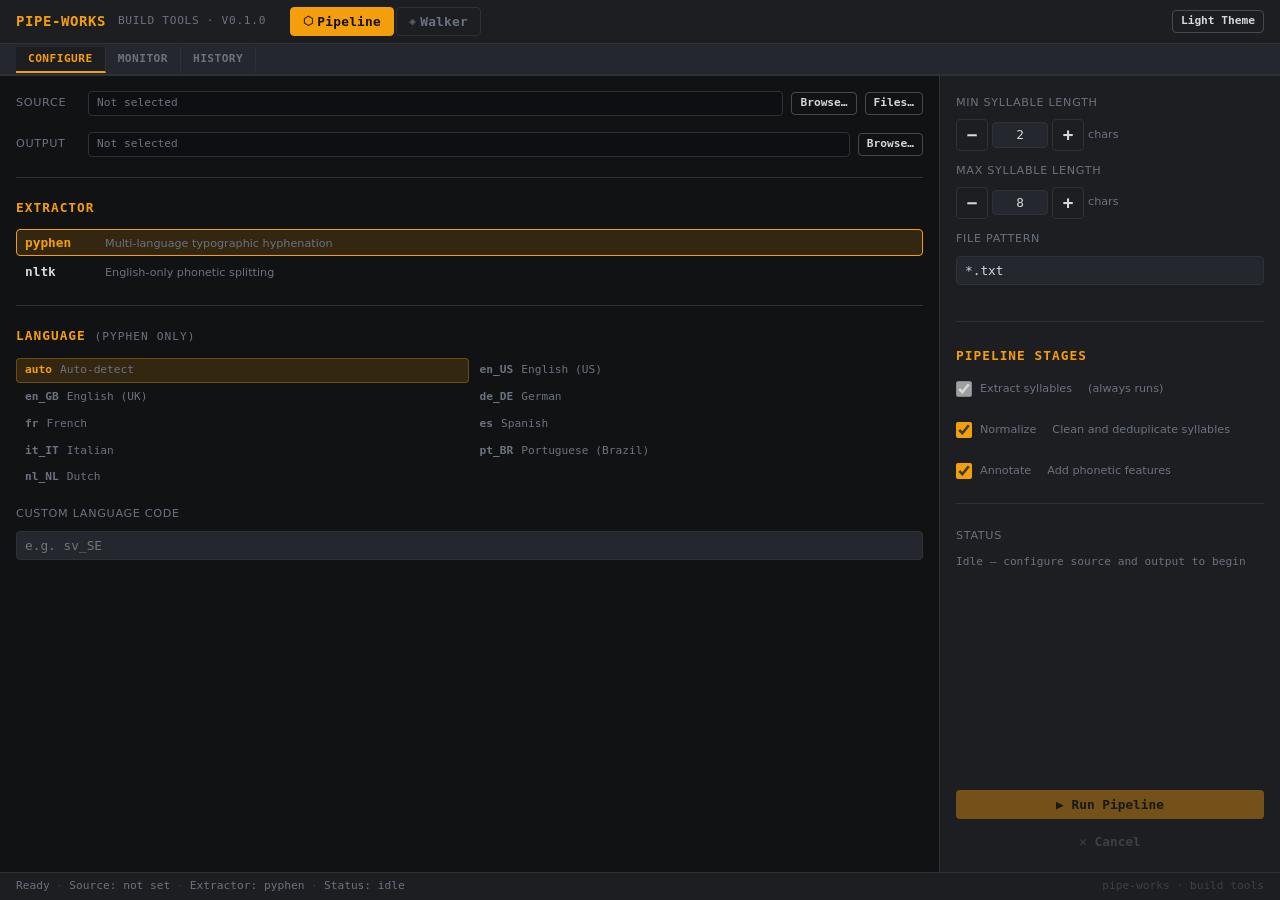
==== commit 9de66486: "feat: consolidated Pipeline + Walker web demo Merges pipeline_tui and syllable_walk_tui into a singl" ====
--- a/_working/index.html
+++ b/_working/index.html
@@ -3,7 +3,7 @@
 <head>
   <meta charset="UTF-8" />
   <meta name="viewport" content="width=device-width, initial-scale=1.0" />
-  <title>Syllable Walker — Pipe-Works</title>
+  <title>Pipe-Works Build Tools</title>
   <link rel="stylesheet" href="static/css/pipe-works-fonts.css" />
   <link rel="stylesheet" href="static/css/pipe-works-base.css" />
   <link rel="stylesheet" href="static/css/syllable-walk.css" />
@@ -11,34 +11,391 @@
 <body>
 
   <!-- ═══════════════════════════════════════════════════════════
-       APP HEADER
+       APP HEADER — two-tier navigation
   ═══════════════════════════════════════════════════════════ -->
-  <header class="app-header">
-    <span class="app-header__title">Syllable Walker</span>
-    <span class="app-header__subtitle">pipe-works · corpus tool · v0.1.0</span>
-
-    <nav class="app-nav" role="navigation" aria-label="Screen navigation">
-      <button class="tab is-active" data-screen="main"    aria-current="page">Walk</button>
-      <button class="tab"           data-screen="blended"                    >Blended</button>
-      <button class="tab"           data-screen="analysis"                   >Analysis</button>
-      <button class="tab"           data-screen="render"                     >Render</button>
-      <button class="tab"           data-screen="package"                    >Package</button>
-    </nav>
-
-    <div class="app-header__spacer"></div>
-
-    <button class="btn btn--secondary btn--sm theme-toggle" id="theme-toggle" aria-label="Toggle theme">
-      Light Theme
-    </button>
+  <header class="app-header" role="banner">
+
+    <!-- Row 1: branding + tool switcher + theme toggle -->
+    <div class="app-header__row app-header__row--top">
+      <span class="app-header__title">Pipe-Works</span>
+      <span class="app-header__subtitle">build tools · v0.1.0</span>
+
+      <nav class="tool-nav" role="navigation" aria-label="Tool selection">
+        <button class="tool-tab is-active" data-tool="pipeline" aria-current="true">
+          <span class="tool-tab__icon">⬡</span> Pipeline
+        </button>
+        <button class="tool-tab" data-tool="walker">
+          <span class="tool-tab__icon">◈</span> Walker
+        </button>
+      </nav>
+
+      <div class="app-header__spacer"></div>
+
+      <button class="btn btn--secondary btn--sm theme-toggle" id="theme-toggle" aria-label="Toggle theme">
+        Light Theme
+      </button>
+    </div>
+
+    <!-- Row 2: sub-screen tabs (swapped by tool) -->
+    <div class="app-header__row app-header__row--sub">
+      <!-- Pipeline sub-tabs -->
+      <nav class="app-nav sub-nav" id="sub-nav-pipeline" role="navigation" aria-label="Pipeline screens">
+        <button class="tab is-active" data-screen="pipeline-configure" data-tool="pipeline">Configure</button>
+        <button class="tab"           data-screen="pipeline-monitor"   data-tool="pipeline">Monitor</button>
+        <button class="tab"           data-screen="pipeline-history"   data-tool="pipeline">History</button>
+      </nav>
+      <!-- Walker sub-tabs -->
+      <nav class="app-nav sub-nav hidden" id="sub-nav-walker" role="navigation" aria-label="Walker screens">
+        <button class="tab is-active" data-screen="walker-main"     data-tool="walker">Walk</button>
+        <button class="tab"           data-screen="walker-blended"  data-tool="walker">Blended</button>
+        <button class="tab"           data-screen="walker-analysis" data-tool="walker">Analysis</button>
+        <button class="tab"           data-screen="walker-render"   data-tool="walker">Render</button>
+        <button class="tab"           data-screen="walker-package"  data-tool="walker">Package</button>
+      </nav>
+    </div>
+
   </header>
 
+
   <!-- ═══════════════════════════════════════════════════════════
-       SCREEN: MAIN — Four-column Walk Layout
+       ██████████  PIPELINE TOOL  ██████████
   ═══════════════════════════════════════════════════════════ -->
-  <main class="app-main screen is-visible" id="screen-main" role="main">
+
+  <!-- ── PIPELINE: CONFIGURE ── -->
+  <main class="app-main screen is-visible" id="screen-pipeline-configure" role="main">
+    <div class="pipeline-layout">
+
+      <!-- Left: Directories + Extractor + Language -->
+      <section class="pipeline-col pipeline-col--config panel panel--dark" aria-label="Pipeline configuration">
+
+        <h2 class="panel__heading">Directories</h2>
+
+        <div class="dir-row">
+          <span class="dir-label control-label">Source</span>
+          <div class="dir-path-wrap">
+            <span class="dir-path u-mono u-muted" id="pipe-source-path">Not selected</span>
+          </div>
+          <button class="btn btn--secondary btn--sm" id="pipe-browse-source">Browse…</button>
+          <button class="btn btn--secondary btn--sm" id="pipe-select-files">Files…</button>
+        </div>
+
+        <div class="dir-row" style="margin-top:var(--sp-2)">
+          <span class="dir-label control-label">Output</span>
+          <div class="dir-path-wrap">
+            <span class="dir-path u-mono u-muted" id="pipe-output-path">Not selected</span>
+          </div>
+          <button class="btn btn--secondary btn--sm" id="pipe-browse-output">Browse…</button>
+        </div>
+
+        <hr class="divider" />
+
+        <h2 class="panel__heading">Extractor</h2>
+
+        <fieldset class="profile-group">
+          <legend class="u-sr-only">Extractor type</legend>
+          <label class="profile-option is-selected" data-extractor="pyphen">
+            <input type="radio" name="extractor-type" value="pyphen" checked />
+            <span class="profile-option__name">pyphen</span>
+            <span class="profile-option__desc u-muted">Multi-language typographic hyphenation</span>
+          </label>
+          <label class="profile-option" data-extractor="nltk">
+            <input type="radio" name="extractor-type" value="nltk" />
+            <span class="profile-option__name">nltk</span>
+            <span class="profile-option__desc u-muted">English-only phonetic splitting</span>
+          </label>
+        </fieldset>
+
+        <hr class="divider" />
+
+        <h2 class="panel__heading">Language <span class="u-muted" style="font-weight:400;font-size:var(--text-xs)">(pyphen only)</span></h2>
+
+        <div class="lang-grid" id="lang-grid">
+          <label class="lang-option is-selected" data-lang="auto">
+            <input type="radio" name="lang" value="auto" checked /> auto
+            <span class="u-muted">Auto-detect</span>
+          </label>
+          <label class="lang-option" data-lang="en_US">
+            <input type="radio" name="lang" value="en_US" /> en_US
+            <span class="u-muted">English (US)</span>
+          </label>
+          <label class="lang-option" data-lang="en_GB">
+            <input type="radio" name="lang" value="en_GB" /> en_GB
+            <span class="u-muted">English (UK)</span>
+          </label>
+          <label class="lang-option" data-lang="de_DE">
+            <input type="radio" name="lang" value="de_DE" /> de_DE
+            <span class="u-muted">German</span>
+          </label>
+          <label class="lang-option" data-lang="fr">
+            <input type="radio" name="lang" value="fr" /> fr
+            <span class="u-muted">French</span>
+          </label>
+          <label class="lang-option" data-lang="es">
+            <input type="radio" name="lang" value="es" /> es
+            <span class="u-muted">Spanish</span>
+          </label>
+          <label class="lang-option" data-lang="it_IT">
+            <input type="radio" name="lang" value="it_IT" /> it_IT
+            <span class="u-muted">Italian</span>
+          </label>
+          <label class="lang-option" data-lang="pt_BR">
+            <input type="radio" name="lang" value="pt_BR" /> pt_BR
+            <span class="u-muted">Portuguese (Brazil)</span>
+          </label>
+          <label class="lang-option" data-lang="nl_NL">
+            <input type="radio" name="lang" value="nl_NL" /> nl_NL
+            <span class="u-muted">Dutch</span>
+          </label>
+        </div>
+
+        <div class="form-group" style="margin-top:var(--sp-2)">
+          <label class="control-label" for="custom-lang">Custom language code</label>
+          <input class="input" id="custom-lang" type="text" placeholder="e.g. sv_SE" style="width:100%" />
+        </div>
+
+      </section>
+
+      <!-- Right: Constraints + Stages + Run -->
+      <section class="pipeline-col pipeline-col--run panel" aria-label="Pipeline constraints and run">
+
+        <h2 class="panel__heading">Constraints</h2>
+
+        <div class="spinner-control">
+          <label class="control-label" for="pipe-min-len">Min Syllable Length</label>
+          <div class="spinner-row">
+            <button class="btn btn--icon spinner-btn" data-target="pipe-min-len" data-delta="-1" aria-label="Decrease">−</button>
+            <input class="input input--sm spinner-val" id="pipe-min-len" type="number" value="2" min="1" max="10" />
+            <button class="btn btn--icon spinner-btn" data-target="pipe-min-len" data-delta="1"  aria-label="Increase">+</button>
+            <span class="spinner-suffix u-muted">chars</span>
+          </div>
+        </div>
+
+        <div class="spinner-control">
+          <label class="control-label" for="pipe-max-len">Max Syllable Length</label>
+          <div class="spinner-row">
+            <button class="btn btn--icon spinner-btn" data-target="pipe-max-len" data-delta="-1" aria-label="Decrease">−</button>
+            <input class="input input--sm spinner-val" id="pipe-max-len" type="number" value="8" min="1" max="20" />
+            <button class="btn btn--icon spinner-btn" data-target="pipe-max-len" data-delta="1"  aria-label="Increase">+</button>
+            <span class="spinner-suffix u-muted">chars</span>
+          </div>
+        </div>
+
+        <div class="form-group">
+          <label class="control-label" for="pipe-pattern">File Pattern</label>
+          <input class="input" id="pipe-pattern" type="text" value="*.txt" style="width:100%" />
+        </div>
+
+        <hr class="divider" />
+
+        <h2 class="panel__heading">Pipeline Stages</h2>
+
+        <label class="toggle-label" style="margin-bottom:var(--sp-3)">
+          <input type="checkbox" id="stage-extract" checked disabled />
+          <span class="toggle-text">Extract syllables</span>
+          <span class="u-muted" style="font-size:var(--text-xs);margin-left:var(--sp-2)">(always runs)</span>
+        </label>
+        <label class="toggle-label" style="margin-bottom:var(--sp-3)">
+          <input type="checkbox" id="stage-normalize" checked />
+          <span class="toggle-text">Normalize</span>
+          <span class="u-muted" style="font-size:var(--text-xs);margin-left:var(--sp-2)">Clean and deduplicate syllables</span>
+        </label>
+        <label class="toggle-label">
+          <input type="checkbox" id="stage-annotate" checked />
+          <span class="toggle-text">Annotate</span>
+          <span class="u-muted" style="font-size:var(--text-xs);margin-left:var(--sp-2)">Add phonetic features</span>
+        </label>
+
+        <hr class="divider" />
+
+        <div class="pipeline-run-status" id="pipe-run-status">
+          <p class="control-label">Status</p>
+          <p class="pipe-status-text u-muted" id="pipe-status-text">Idle — configure source and output to begin</p>
+        </div>
+
+        <div class="pipeline-actions">
+          <button class="btn btn--primary btn--full" id="pipe-run-btn" disabled>▶ Run Pipeline</button>
+          <button class="btn btn--ghost btn--full" id="pipe-cancel-btn" disabled style="margin-top:var(--sp-2)">✕ Cancel</button>
+        </div>
+
+      </section>
+
+    </div><!-- /pipeline-layout -->
+  </main>
+
+
+  <!-- ── PIPELINE: MONITOR ── -->
+  <main class="app-main screen" id="screen-pipeline-monitor" role="main" hidden>
+    <div class="modal-screen-layout">
+      <div class="modal-screen-header">
+        <h1 class="modal-screen-header__title">Pipeline Monitor</h1>
+        <span class="badge badge--muted" id="monitor-status-badge">Idle</span>
+      </div>
+
+      <div class="monitor-layout">
+
+        <!-- Progress panel -->
+        <div class="monitor-progress panel panel--dark">
+          <h2 class="panel__heading">Job Progress</h2>
+
+          <div class="job-meta" id="monitor-job-meta">
+            <div class="job-meta__row">
+              <span class="control-label">Status</span>
+              <span class="u-accent u-mono" id="monitor-job-status">idle</span>
+            </div>
+            <div class="job-meta__row">
+              <span class="control-label">Stage</span>
+              <span class="u-mono u-muted" id="monitor-job-stage">—</span>
+            </div>
+            <div class="job-meta__row">
+              <span class="control-label">Progress</span>
+              <span class="u-mono u-muted" id="monitor-job-pct">0%</span>
+            </div>
+            <div class="job-meta__row">
+              <span class="control-label">Source</span>
+              <span class="u-mono u-muted" id="monitor-job-source">—</span>
+            </div>
+            <div class="job-meta__row">
+              <span class="control-label">Output</span>
+              <span class="u-mono u-muted" id="monitor-job-output">—</span>
+            </div>
+          </div>
+
+          <div class="progress-bar-wrap" style="margin-top:var(--sp-3)">
+            <div class="progress-bar">
+              <div class="progress-bar__fill" id="monitor-progress-fill" style="width:0%"></div>
+            </div>
+          </div>
+
+          <div class="stage-indicators" style="margin-top:var(--sp-3)">
+            <div class="stage-indicator" id="stage-ind-extract">
+              <span class="stage-indicator__dot"></span>
+              <span class="stage-indicator__label">Extract</span>
+            </div>
+            <div class="stage-indicator" id="stage-ind-normalize">
+              <span class="stage-indicator__dot"></span>
+              <span class="stage-indicator__label">Normalize</span>
+            </div>
+            <div class="stage-indicator" id="stage-ind-annotate">
+              <span class="stage-indicator__dot"></span>
+              <span class="stage-indicator__label">Annotate</span>
+            </div>
+          </div>
+
+          <div class="pipeline-actions" style="margin-top:var(--sp-4)">
+            <button class="btn btn--primary btn--full" id="monitor-run-btn">▶ Run Pipeline</button>
+            <button class="btn btn--ghost btn--full" id="monitor-cancel-btn" disabled style="margin-top:var(--sp-2)">✕ Cancel</button>
+          </div>
+        </div>
+
+        <!-- Log panel -->
+        <div class="monitor-log panel panel--dark">
+          <h2 class="panel__heading">Log Output</h2>
+          <div class="log-output" id="monitor-log" aria-live="polite" aria-label="Pipeline log output">
+            <p class="placeholder-text">(No job running — log will appear here)</p>
+          </div>
+        </div>
+
+      </div>
+    </div>
+  </main>
+
+
+  <!-- ── PIPELINE: HISTORY ── -->
+  <main class="app-main screen" id="screen-pipeline-history" role="main" hidden>
+    <div class="modal-screen-layout">
+      <div class="modal-screen-header">
+        <h1 class="modal-screen-header__title">Run History</h1>
+        <span class="badge badge--muted">Demo</span>
+      </div>
+
+      <div class="history-layout">
+
+        <!-- Run list -->
+        <div class="history-list panel panel--dark">
+          <h2 class="panel__heading">Previous Runs</h2>
+          <div class="history-runs" id="history-runs">
+            <div class="history-run is-selected" data-run="run-001">
+              <span class="history-run__date u-muted">2026-02-20 09:14</span>
+              <span class="history-run__name u-accent">fantasy_corpus_v1</span>
+              <span class="badge badge--success">completed</span>
+            </div>
+            <div class="history-run" data-run="run-002">
+              <span class="history-run__date u-muted">2026-02-19 16:42</span>
+              <span class="history-run__name u-accent">nordic_source_raw</span>
+              <span class="badge badge--success">completed</span>
+            </div>
+            <div class="history-run" data-run="run-003">
+              <span class="history-run__date u-muted">2026-02-19 11:05</span>
+              <span class="history-run__name u-accent">latin_fragments_test</span>
+              <span class="badge badge--error">failed</span>
+            </div>
+            <div class="history-run" data-run="run-004">
+              <span class="history-run__date u-muted">2026-02-18 14:30</span>
+              <span class="history-run__name u-accent">goblin_dialect_raw</span>
+              <span class="badge badge--success">completed</span>
+            </div>
+            <div class="history-run" data-run="run-005">
+              <span class="history-run__date u-muted">2026-02-17 10:18</span>
+              <span class="history-run__name u-accent">elvish_source_v2</span>
+              <span class="badge badge--muted">cancelled</span>
+            </div>
+          </div>
+        </div>
+
+        <!-- Run detail -->
+        <div class="history-detail panel panel--dark" id="history-detail">
+          <h2 class="panel__heading">Run Detail — <span id="history-detail-name" class="u-accent">fantasy_corpus_v1</span></h2>
+
+          <div class="history-detail__meta">
+            <div class="job-meta__row"><span class="control-label">Status</span>     <span class="u-accent u-mono" id="hd-status">completed</span></div>
+            <div class="job-meta__row"><span class="control-label">Started</span>    <span class="u-mono u-muted" id="hd-started">2026-02-20 09:14:03</span></div>
+            <div class="job-meta__row"><span class="control-label">Duration</span>   <span class="u-mono u-muted" id="hd-duration">4m 22s</span></div>
+            <div class="job-meta__row"><span class="control-label">Extractor</span>  <span class="u-mono u-muted" id="hd-extractor">pyphen · en_US</span></div>
+            <div class="job-meta__row"><span class="control-label">Source</span>     <span class="u-mono u-muted" id="hd-source">~/projects/fantasy_corpus/raw/</span></div>
+            <div class="job-meta__row"><span class="control-label">Files</span>      <span class="u-mono u-muted" id="hd-files">12 .txt files</span></div>
+            <div class="job-meta__row"><span class="control-label">Output</span>     <span class="u-mono u-muted" id="hd-output">_working/output/run_20260220_091403/</span></div>
+            <div class="job-meta__row"><span class="control-label">Syllables</span>  <span class="u-mono u-accent" id="hd-syllables">1,240 extracted · 847 unique</span></div>
+          </div>
+
+          <hr class="divider" />
+
+          <div class="history-stages">
+            <div class="stage-indicator is-done"><span class="stage-indicator__dot"></span><span class="stage-indicator__label">Extract <span class="u-muted">(1m 14s)</span></span></div>
+            <div class="stage-indicator is-done"><span class="stage-indicator__dot"></span><span class="stage-indicator__label">Normalize <span class="u-muted">(0m 48s)</span></span></div>
+            <div class="stage-indicator is-done"><span class="stage-indicator__dot"></span><span class="stage-indicator__label">Annotate <span class="u-muted">(2m 20s)</span></span></div>
+          </div>
+
+          <hr class="divider" />
+
+          <div class="history-outputs">
+            <p class="control-label">Output Files</p>
+            <div class="output-box" style="font-size:var(--text-xs)">
+run_20260220_091403/<br>
+├── corpus.syllables        1,240 entries<br>
+├── corpus.normalized       847 unique<br>
+├── corpus.annotated        847 annotated<br>
+├── corpus.meta             run metadata<br>
+└── corpus.db               SQLite index
+            </div>
+          </div>
+
+          <button class="btn btn--secondary" id="history-rerun-btn" style="margin-top:var(--sp-3)">↺ Re-run with same config</button>
+        </div>
+
+      </div>
+    </div>
+  </main>
+
+
+  <!-- ═══════════════════════════════════════════════════════════
+       ██████████  WALKER TOOL  ██████████
+  ═══════════════════════════════════════════════════════════ -->
+
+  <!-- ── WALKER: WALK (main four-column) ── -->
+  <main class="app-main screen" id="screen-walker-main" role="main" hidden>
     <div class="walk-layout">
 
-      <!-- ── COLUMN 1: Oscillator / Patch A ── -->
+      <!-- ── COLUMN 1: Patch A ── -->
       <section class="walk-col walk-col--patch panel panel--dark" aria-label="Patch A configuration">
         <h2 class="panel__heading">Patch A</h2>
 
@@ -90,7 +447,6 @@
               <span class="spinner-suffix u-muted">chars</span>
             </div>
           </div>
-
           <div class="spinner-control">
             <label class="control-label" for="max-length-a">Max Length</label>
             <div class="spinner-row">
@@ -100,7 +456,6 @@
               <span class="spinner-suffix u-muted">chars</span>
             </div>
           </div>
-
           <div class="spinner-control">
             <label class="control-label" for="walk-steps-a">Walk Steps</label>
             <div class="spinner-row">
@@ -110,7 +465,6 @@
               <span class="spinner-suffix u-muted" id="walk-steps-a-suffix">→ 6 syl</span>
             </div>
           </div>
-
           <div class="spinner-control">
             <label class="control-label" for="max-flips-a">Max Flips</label>
             <div class="spinner-row">
@@ -120,7 +474,6 @@
               <span class="spinner-suffix u-muted">per step</span>
             </div>
           </div>
-
           <div class="slider-control">
             <div class="slider-control__header">
               <label class="control-label" for="temperature-a">Temperature</label>
@@ -128,7 +481,6 @@
             </div>
             <input class="range-input" id="temperature-a" type="range" min="0.1" max="5.0" step="0.1" value="0.7" />
           </div>
-
           <div class="slider-control">
             <div class="slider-control__header">
               <label class="control-label" for="freq-weight-a">Freq Weight</label>
@@ -137,7 +489,6 @@
             </div>
             <input class="range-input" id="freq-weight-a" type="range" min="-2.0" max="2.0" step="0.1" value="0.0" />
           </div>
-
           <div class="spinner-control">
             <label class="control-label" for="neighbors-a">Neighbors</label>
             <div class="spinner-row">
@@ -181,7 +532,6 @@
       <!-- ── COLUMN 2: Combiner A + Selector A ── -->
       <section class="walk-col walk-col--combiner panel" aria-label="Patch A name generation">
 
-        <!-- Combiner A -->
         <div class="sub-panel">
           <h2 class="panel__heading">Patch A — Name Combiner</h2>
 
@@ -240,7 +590,6 @@
 
         <hr class="divider" />
 
-        <!-- Selector A -->
         <div class="sub-panel">
           <h2 class="panel__heading">Patch A — Name Selector</h2>
 
@@ -318,7 +667,6 @@
       <!-- ── COLUMN 3: Combiner B + Selector B ── -->
       <section class="walk-col walk-col--combiner panel" aria-label="Patch B name generation">
 
-        <!-- Combiner B -->
         <div class="sub-panel">
           <h2 class="panel__heading">Patch B — Name Combiner</h2>
 
@@ -377,7 +725,6 @@
 
         <hr class="divider" />
 
-        <!-- Selector B -->
         <div class="sub-panel">
           <h2 class="panel__heading">Patch B — Name Selector</h2>
 
@@ -452,7 +799,7 @@
         </div>
       </section>
 
-      <!-- ── COLUMN 4: Oscillator / Patch B ── -->
+      <!-- ── COLUMN 4: Patch B ── -->
       <section class="walk-col walk-col--patch panel panel--dark" aria-label="Patch B configuration">
         <h2 class="panel__heading">Patch B</h2>
 
@@ -504,7 +851,6 @@
               <span class="spinner-suffix u-muted">chars</span>
             </div>
           </div>
-
           <div class="spinner-control">
             <label class="control-label" for="max-length-b">Max Length</label>
             <div class="spinner-row">
@@ -514,7 +860,6 @@
               <span class="spinner-suffix u-muted">chars</span>
             </div>
           </div>
-
           <div class="spinner-control">
             <label class="control-label" for="walk-steps-b">Walk Steps</label>
             <div class="spinner-row">
@@ -524,7 +869,6 @@
               <span class="spinner-suffix u-muted" id="walk-steps-b-suffix">→ 8 syl</span>
             </div>
           </div>
-
           <div class="spinner-control">
             <label class="control-label" for="max-flips-b">Max Flips</label>
             <div class="spinner-row">
@@ -534,7 +878,6 @@
               <span class="spinner-suffix u-muted">per step</span>
             </div>
           </div>
-
           <div class="slider-control">
             <div class="slider-control__header">
               <label class="control-label" for="temperature-b">Temperature</label>
@@ -542,7 +885,6 @@
             </div>
             <input class="range-input" id="temperature-b" type="range" min="0.1" max="5.0" step="0.1" value="2.1" />
           </div>
-
           <div class="slider-control">
             <div class="slider-control__header">
               <label class="control-label" for="freq-weight-b">Freq Weight</label>
@@ -551,7 +893,6 @@
             </div>
             <input class="range-input" id="freq-weight-b" type="range" min="-2.0" max="2.0" step="0.1" value="-1.2" />
           </div>
-
           <div class="spinner-control">
             <label class="control-label" for="neighbors-b">Neighbors</label>
             <div class="spinner-row">
@@ -596,16 +937,13 @@
   </main>
 
 
-  <!-- ═══════════════════════════════════════════════════════════
-       SCREEN: BLENDED WALK
-  ═══════════════════════════════════════════════════════════ -->
-  <main class="app-main screen" id="screen-blended" role="main" hidden>
+  <!-- ── WALKER: BLENDED ── -->
+  <main class="app-main screen" id="screen-walker-blended" role="main" hidden>
     <div class="modal-screen-layout">
       <div class="modal-screen-header">
         <h1 class="modal-screen-header__title">Blended Walk Results</h1>
         <span class="badge badge--muted">Demo</span>
       </div>
-
       <div class="blended-columns">
         <div class="blended-col panel panel--dark">
           <h2 class="panel__heading">Patch A Walks</h2>
@@ -624,10 +962,8 @@
   </main>
 
 
-  <!-- ═══════════════════════════════════════════════════════════
-       SCREEN: ANALYSIS
-  ═══════════════════════════════════════════════════════════ -->
-  <main class="app-main screen" id="screen-analysis" role="main" hidden>
+  <!-- ── WALKER: ANALYSIS ── -->
+  <main class="app-main screen" id="screen-walker-analysis" role="main" hidden>
     <div class="modal-screen-layout">
       <div class="modal-screen-header">
         <h1 class="modal-screen-header__title">Corpus Analysis</h1>
@@ -645,7 +981,7 @@
             <p class="analysis-section__heading">Inventory</p>
             <table>
               <thead><tr><th>Metric</th><th class="col-numeric">Value</th></tr></thead>
-              <tbody id="analysis-inventory-a">
+              <tbody>
                 <tr><td>Total syllables</td><td class="col-numeric u-accent" id="an-a-total">—</td></tr>
                 <tr><td>Unique syllables</td><td class="col-numeric" id="an-a-unique">—</td></tr>
                 <tr><td>Hapax (freq=1)</td><td class="col-numeric" id="an-a-hapax">—</td></tr>
@@ -658,46 +994,34 @@
             <p class="analysis-section__heading">Length Distribution</p>
             <table>
               <thead><tr><th>Length</th><th class="col-numeric">Count</th><th class="col-numeric">%</th></tr></thead>
-              <tbody id="analysis-len-a">
-                <tr><td>2 chars</td><td class="col-numeric" id="an-a-len2">—</td><td class="col-numeric" id="an-a-len2p">—</td></tr>
-                <tr><td>3 chars</td><td class="col-numeric" id="an-a-len3">—</td><td class="col-numeric" id="an-a-len3p">—</td></tr>
-                <tr><td>4 chars</td><td class="col-numeric" id="an-a-len4">—</td><td class="col-numeric" id="an-a-len4p">—</td></tr>
-                <tr><td>5+ chars</td><td class="col-numeric" id="an-a-len5">—</td><td class="col-numeric" id="an-a-len5p">—</td></tr>
+              <tbody id="an-a-len-table">
+                <tr><td>2 chars</td><td class="col-numeric" id="an-a-len2-c">—</td><td class="col-numeric" id="an-a-len2-p">—</td></tr>
+                <tr><td>3 chars</td><td class="col-numeric" id="an-a-len3-c">—</td><td class="col-numeric" id="an-a-len3-p">—</td></tr>
+                <tr><td>4 chars</td><td class="col-numeric" id="an-a-len4-c">—</td><td class="col-numeric" id="an-a-len4-p">—</td></tr>
+                <tr><td>5+ chars</td><td class="col-numeric" id="an-a-len5-c">—</td><td class="col-numeric" id="an-a-len5-p">—</td></tr>
               </tbody>
             </table>
           </div>
 
           <div class="analysis-section">
             <p class="analysis-section__heading">Terrain</p>
-            <div class="terrain-display" id="terrain-a">
+            <div class="terrain-display" id="an-a-terrain">
               <div class="terrain-axis">
                 <span class="terrain-axis__label u-muted">Shape: Round ↔ Jagged</span>
-                <div class="terrain-bar">
-                  <div class="terrain-bar__track">
-                    <div class="terrain-bar__fill" id="an-a-shape-bar" style="width:48%"></div>
-                  </div>
-                  <span class="terrain-bar__label u-muted" id="an-a-shape-label">NEUTRAL <span class="u-accent">+0.000</span></span>
-                </div>
+                <div class="terrain-bar"><div class="terrain-bar__track"><div class="terrain-bar__fill" id="an-a-shape-bar" style="width:50%"></div></div>
+                <span class="terrain-bar__label u-muted" id="an-a-shape-label">NEUTRAL <span class="u-accent">+0.000</span></span></div>
                 <p class="terrain-axis__exemplars u-muted" id="an-a-shape-ex">round: — · jagged: —</p>
               </div>
               <div class="terrain-axis">
                 <span class="terrain-axis__label u-muted">Craft: Flowing ↔ Worked</span>
-                <div class="terrain-bar">
-                  <div class="terrain-bar__track">
-                    <div class="terrain-bar__fill" id="an-a-craft-bar" style="width:48%"></div>
-                  </div>
-                  <span class="terrain-bar__label u-muted" id="an-a-craft-label">NEUTRAL <span class="u-accent">+0.000</span></span>
-                </div>
+                <div class="terrain-bar"><div class="terrain-bar__track"><div class="terrain-bar__fill" id="an-a-craft-bar" style="width:50%"></div></div>
+                <span class="terrain-bar__label u-muted" id="an-a-craft-label">NEUTRAL <span class="u-accent">+0.000</span></span></div>
                 <p class="terrain-axis__exemplars u-muted" id="an-a-craft-ex">flowing: — · worked: —</p>
               </div>
               <div class="terrain-axis">
                 <span class="terrain-axis__label u-muted">Space: Open ↔ Dense</span>
-                <div class="terrain-bar">
-                  <div class="terrain-bar__track">
-                    <div class="terrain-bar__fill" id="an-a-space-bar" style="width:48%"></div>
-                  </div>
-                  <span class="terrain-bar__label u-muted" id="an-a-space-label">NEUTRAL <span class="u-accent">+0.000</span></span>
-                </div>
+                <div class="terrain-bar"><div class="terrain-bar__track"><div class="terrain-bar__fill" id="an-a-space-bar" style="width:50%"></div></div>
+                <span class="terrain-bar__label u-muted" id="an-a-space-label">NEUTRAL <span class="u-accent">+0.000</span></span></div>
                 <p class="terrain-axis__exemplars u-muted" id="an-a-space-ex">open: — · dense: —</p>
               </div>
             </div>
@@ -713,7 +1037,7 @@
             <p class="analysis-section__heading">Inventory</p>
             <table>
               <thead><tr><th>Metric</th><th class="col-numeric">Value</th></tr></thead>
-              <tbody id="analysis-inventory-b">
+              <tbody>
                 <tr><td>Total syllables</td><td class="col-numeric u-accent" id="an-b-total">—</td></tr>
                 <tr><td>Unique syllables</td><td class="col-numeric" id="an-b-unique">—</td></tr>
                 <tr><td>Hapax (freq=1)</td><td class="col-numeric" id="an-b-hapax">—</td></tr>
@@ -726,61 +1050,47 @@
             <p class="analysis-section__heading">Length Distribution</p>
             <table>
               <thead><tr><th>Length</th><th class="col-numeric">Count</th><th class="col-numeric">%</th></tr></thead>
-              <tbody id="analysis-len-b">
-                <tr><td>2 chars</td><td class="col-numeric" id="an-b-len2">—</td><td class="col-numeric" id="an-b-len2p">—</td></tr>
-                <tr><td>3 chars</td><td class="col-numeric" id="an-b-len3">—</td><td class="col-numeric" id="an-b-len3p">—</td></tr>
-                <tr><td>4 chars</td><td class="col-numeric" id="an-b-len4">—</td><td class="col-numeric" id="an-b-len4p">—</td></tr>
-                <tr><td>5+ chars</td><td class="col-numeric" id="an-b-len5">—</td><td class="col-numeric" id="an-b-len5p">—</td></tr>
+              <tbody>
+                <tr><td>2 chars</td><td class="col-numeric" id="an-b-len2-c">—</td><td class="col-numeric" id="an-b-len2-p">—</td></tr>
+                <tr><td>3 chars</td><td class="col-numeric" id="an-b-len3-c">—</td><td class="col-numeric" id="an-b-len3-p">—</td></tr>
+                <tr><td>4 chars</td><td class="col-numeric" id="an-b-len4-c">—</td><td class="col-numeric" id="an-b-len4-p">—</td></tr>
+                <tr><td>5+ chars</td><td class="col-numeric" id="an-b-len5-c">—</td><td class="col-numeric" id="an-b-len5-p">—</td></tr>
               </tbody>
             </table>
           </div>
 
           <div class="analysis-section">
             <p class="analysis-section__heading">Terrain</p>
-            <div class="terrain-display" id="terrain-b">
+            <div class="terrain-display" id="an-b-terrain">
               <div class="terrain-axis">
                 <span class="terrain-axis__label u-muted">Shape: Round ↔ Jagged</span>
-                <div class="terrain-bar">
-                  <div class="terrain-bar__track">
-                    <div class="terrain-bar__fill" id="an-b-shape-bar" style="width:48%"></div>
-                  </div>
-                  <span class="terrain-bar__label u-muted" id="an-b-shape-label">NEUTRAL <span class="u-accent">+0.000</span></span>
-                </div>
+                <div class="terrain-bar"><div class="terrain-bar__track"><div class="terrain-bar__fill" id="an-b-shape-bar" style="width:50%"></div></div>
+                <span class="terrain-bar__label u-muted" id="an-b-shape-label">NEUTRAL <span class="u-accent">+0.000</span></span></div>
                 <p class="terrain-axis__exemplars u-muted" id="an-b-shape-ex">round: — · jagged: —</p>
               </div>
               <div class="terrain-axis">
                 <span class="terrain-axis__label u-muted">Craft: Flowing ↔ Worked</span>
-                <div class="terrain-bar">
-                  <div class="terrain-bar__track">
-                    <div class="terrain-bar__fill" id="an-b-craft-bar" style="width:48%"></div>
-                  </div>
-                  <span class="terrain-bar__label u-muted" id="an-b-craft-label">NEUTRAL <span class="u-accent">+0.000</span></span>
-                </div>
+                <div class="terrain-bar"><div class="terrain-bar__track"><div class="terrain-bar__fill" id="an-b-craft-bar" style="width:50%"></div></div>
+                <span class="terrain-bar__label u-muted" id="an-b-craft-label">NEUTRAL <span class="u-accent">+0.000</span></span></div>
                 <p class="terrain-axis__exemplars u-muted" id="an-b-craft-ex">flowing: — · worked: —</p>
               </div>
               <div class="terrain-axis">
                 <span class="terrain-axis__label u-muted">Space: Open ↔ Dense</span>
-                <div class="terrain-bar">
-                  <div class="terrain-bar__track">
-                    <div class="terrain-bar__fill" id="an-b-space-bar" style="width:48%"></div>
-                  </div>
-                  <span class="terrain-bar__label u-muted" id="an-b-space-label">NEUTRAL <span class="u-accent">+0.000</span></span>
-                </div>
+                <div class="terrain-bar"><div class="terrain-bar__track"><div class="terrain-bar__fill" id="an-b-space-bar" style="width:50%"></div></div>
+                <span class="terrain-bar__label u-muted" id="an-b-space-label">NEUTRAL <span class="u-accent">+0.000</span></span></div>
                 <p class="terrain-axis__exemplars u-muted" id="an-b-space-ex">open: — · dense: —</p>
               </div>
             </div>
           </div>
         </div>
 
-      </div><!-- /analysis-columns -->
+      </div>
     </div>
   </main>
 
 
-  <!-- ═══════════════════════════════════════════════════════════
-       SCREEN: RENDER
-  ═══════════════════════════════════════════════════════════ -->
-  <main class="app-main screen" id="screen-render" role="main" hidden>
+  <!-- ── WALKER: RENDER ── -->
+  <main class="app-main screen" id="screen-walker-render" role="main" hidden>
     <div class="modal-screen-layout">
       <div class="modal-screen-header">
         <h1 class="modal-screen-header__title">Name Renderer</h1>
@@ -798,7 +1108,6 @@
           <span class="badge badge--muted">Demo</span>
         </div>
       </div>
-
       <div class="render-columns">
         <div class="render-col panel panel--dark">
           <h2 class="panel__heading">Patch A — Selected Names</h2>
@@ -823,30 +1132,24 @@
   </main>
 
 
-  <!-- ═══════════════════════════════════════════════════════════
-       SCREEN: PACKAGE
-  ═══════════════════════════════════════════════════════════ -->
-  <main class="app-main screen" id="screen-package" role="main" hidden>
+  <!-- ── WALKER: PACKAGE ── -->
+  <main class="app-main screen" id="screen-walker-package" role="main" hidden>
     <div class="modal-screen-layout">
       <div class="modal-screen-header">
         <h1 class="modal-screen-header__title">Package</h1>
         <span class="badge badge--muted">Demo</span>
       </div>
-
       <div class="package-layout">
         <div class="package-config panel panel--dark">
           <h2 class="panel__heading">Package Configuration</h2>
-
           <div class="form-group">
             <label class="control-label" for="pkg-name">Package Name</label>
             <input class="input" id="pkg-name" type="text" placeholder="my-corpus-package" style="width:100%" />
           </div>
-
           <div class="form-group">
             <label class="control-label" for="pkg-version">Version</label>
             <input class="input" id="pkg-version" type="text" value="0.1.0" style="width:100%" />
           </div>
-
           <fieldset class="radio-group">
             <legend class="control-label">Include</legend>
             <label class="toggle-label" style="margin-bottom:var(--sp-2)">
@@ -862,10 +1165,8 @@
               <input type="checkbox" checked /> <span class="toggle-text">Selections</span>
             </label>
           </fieldset>
-
           <button class="btn btn--primary btn--full" id="build-package" style="margin-top:var(--sp-3)">Build Package</button>
         </div>
-
         <div class="package-output panel panel--dark">
           <h2 class="panel__heading">Package Contents</h2>
           <div class="output-box" id="pkg-output">
@@ -881,16 +1182,41 @@
        STATUS BAR
   ═══════════════════════════════════════════════════════════ -->
   <footer class="status-bar" role="contentinfo">
+    <!-- Pipeline context (shown when Pipeline tool is active) -->
     <span class="status-bar__text" id="status-text">Ready</span>
-    <span class="status-bar__sep">·</span>
-    <span class="status-bar__text u-muted">Patch A: <span id="status-corpus-a">no corpus</span></span>
-    <span class="status-bar__sep">·</span>
-    <span class="status-bar__text u-muted">Patch B: <span id="status-corpus-b">no corpus</span></span>
+    <span class="status-bar__sep pipe-context" id="pipe-status-sep">·</span>
+    <span class="status-bar__text u-muted pipe-context" id="pipe-status-bar-text">
+      Source: <span id="sb-pipe-source">not set</span>
+    </span>
+    <span class="status-bar__sep pipe-context">·</span>
+    <span class="status-bar__text u-muted pipe-context">
+      Extractor: <span id="sb-pipe-extractor">pyphen</span>
+    </span>
+    <span class="status-bar__sep pipe-context">·</span>
+    <span class="status-bar__text u-muted pipe-context">
+      Status: <span id="sb-pipe-job-status">idle</span>
+    </span>
+
+    <!-- Walker context (shown when Walker tool is active) -->
+    <span class="status-bar__sep walker-context hidden">·</span>
+    <span class="status-bar__text u-muted walker-context hidden">
+      Patch A: <span id="status-corpus-a">no corpus</span>
+    </span>
+    <span class="status-bar__sep walker-context hidden">·</span>
+    <span class="status-bar__text u-muted walker-context hidden">
+      Patch B: <span id="status-corpus-b">no corpus</span>
+    </span>
+
     <span class="status-bar__spacer"></span>
-    <span class="status-bar__text u-dim">syllable-walker · pipe-works</span>
+    <span class="status-bar__text u-dim">pipe-works · build tools</span>
   </footer>
 
-  <!-- Corpus selector pseudo-modal -->
+
+  <!-- ═══════════════════════════════════════════════════════════
+       MODALS
+  ═══════════════════════════════════════════════════════════ -->
+
+  <!-- Corpus selector modal (Walker) -->
   <div class="modal hidden" id="corpus-modal" role="dialog" aria-modal="true" aria-labelledby="corpus-modal-title">
     <div class="modal__backdrop" id="corpus-modal-backdrop"></div>
     <div class="modal__card">
@@ -926,6 +1252,42 @@
     </div>
   </div>
 
+  <!-- Directory browser modal (Pipeline) -->
+  <div class="modal hidden" id="dir-modal" role="dialog" aria-modal="true" aria-labelledby="dir-modal-title">
+    <div class="modal__backdrop" id="dir-modal-backdrop"></div>
+    <div class="modal__card">
+      <div class="modal__header">
+        <h2 class="panel__heading" id="dir-modal-title">Select Directory</h2>
+        <button class="btn btn--icon" id="dir-modal-close" aria-label="Close">✕</button>
+      </div>
+      <p style="font-size:var(--text-sm);color:var(--col-text-muted)">
+        In the live app, this opens a filesystem browser. For this demo, select a sample directory below.
+      </p>
+      <div class="corpus-browser" id="dir-browser">
+        <div class="corpus-browser__item" data-dir="~/projects/fantasy_corpus/raw">
+          <span class="u-accent u-mono">~/projects/fantasy_corpus/raw/</span>
+          <span class="u-muted">12 .txt files</span>
+        </div>
+        <div class="corpus-browser__item" data-dir="~/projects/nordic_source">
+          <span class="u-accent u-mono">~/projects/nordic_source/</span>
+          <span class="u-muted">8 .txt files</span>
+        </div>
+        <div class="corpus-browser__item" data-dir="~/projects/latin_fragments/src">
+          <span class="u-accent u-mono">~/projects/latin_fragments/src/</span>
+          <span class="u-muted">31 .txt files</span>
+        </div>
+        <div class="corpus-browser__item" data-dir="~/projects/goblin_dialect/raw">
+          <span class="u-accent u-mono">~/projects/goblin_dialect/raw/</span>
+          <span class="u-muted">5 .txt files</span>
+        </div>
+      </div>
+      <div class="modal__actions">
+        <button class="btn btn--ghost" id="dir-modal-cancel">Cancel</button>
+        <button class="btn btn--primary" id="dir-modal-select" disabled>Select</button>
+      </div>
+    </div>
+  </div>
+
   <script src="static/js/syllable-walk.js"></script>
 </body>
 </html>
--- a/_working/static/css/syllable-walk.css
+++ b/_working/static/css/syllable-walk.css
@@ -1,28 +1,31 @@
-/* ═══════════════════════════════════════════════════════════════════════════
+/*
    syllable-walk.css
    ─────────────────────────────────────────────────────────────────────────
-   App-specific styles for Syllable Walker web demo.
+   App-specific styles for Pipe-Works Build Tools web demo.
    Imports: pipe-works-fonts.css → pipe-works-base.css → this file
 
    CONTENTS
    ────────
-   1. App Shell Overrides
-   2. Navigation Tabs
-   3. Walk Layout (four-column)
-   4. Profile Options
-   5. Spinner Controls
-   6. Slider Controls
-   7. Seed Control
-   8. Walks Output
-   9. Sub-panels (Combiner / Selector)
-   10. Radio Groups
-   11. Output Meta
-   12. Selector Output (split meta + names)
-   13. Screen Layouts (Blended, Analysis, Render, Package)
-   14. Terrain Display
-   15. Corpus Browser Modal
-   16. Status Bar Extensions
-   17. Responsive
+   1.  App Shell Overrides
+   2.  Two-Tier Navigation Header
+   3.  Tool Tabs (top tier)
+   4.  Sub-screen Tabs (bottom tier)
+   5.  Walk Layout (four-column)
+   6.  Profile Options
+   7.  Spinner Controls
+   8.  Slider Controls
+   9.  Seed Control
+   10. Walks Output
+   11. Sub-panels (Combiner / Selector)
+   12. Radio Groups
+   13. Output Meta
+   14. Selector Output (split meta + names)
+   15. Screen Layouts (Blended, Analysis, Render, Package)
+   16. Terrain Display
+   17. Corpus Browser Modal
+   18. Pipeline Layouts (Configure, Monitor, History)
+   19. Status Bar Extensions
+   20. Responsive
    ═══════════════════════════════════════════════════════════════════════════ */
 
 
@@ -42,29 +45,83 @@
 
 .app-header {
   flex-shrink: 0;
+  flex-direction: column;
+  gap: 0;
+  padding: 0;
+}
+
+.app-header__spacer {
+  flex: 1;
+}
+
+/* Utility: hidden */
+.hidden {
+  display: none !important;
+}
+
+
+/* ═══════════════════════════════════════════════════════════════════════════
+   2. TWO-TIER NAVIGATION HEADER
+   ═══════════════════════════════════════════════════════════════════════════ */
+
+.app-header__row {
+  display: flex;
+  align-items: center;
+  width: 100%;
+}
+
+/* Top row: branding + tool switcher + theme toggle */
+.app-header__row--top {
+  padding: var(--sp-2) var(--sp-4);
   gap: var(--sp-3);
-}
-
-.app-header__spacer {
-  flex: 1;
-}
-
-/* ═══════════════════════════════════════════════════════════════════════════
-   2. NAVIGATION TABS
-   ═══════════════════════════════════════════════════════════════════════════ */
-
-.app-nav {
+  border-bottom: 1px solid var(--col-border);
+  min-height: 2.75rem;
+}
+
+/* Bottom row: sub-screen tabs */
+.app-header__row--sub {
+  padding: 0 var(--sp-4);
+  gap: 0;
+  background: var(--col-surface-2);
+  border-bottom: 2px solid var(--col-border);
+  min-height: 2rem;
+}
+
+.app-header__title {
+  font-family: var(--font-mono);
+  font-size: var(--text-base);
+  font-weight: 700;
+  color: var(--col-accent);
+  letter-spacing: 0.04em;
+  text-transform: uppercase;
+}
+
+.app-header__subtitle {
+  font-family: var(--font-mono);
+  font-size: var(--text-xs);
+  color: var(--col-text-muted);
+  letter-spacing: 0.06em;
+}
+
+
+/* ═══════════════════════════════════════════════════════════════════════════
+   3. TOOL TABS (top tier — Pipeline / Walker)
+   ═══════════════════════════════════════════════════════════════════════════ */
+
+.tool-nav {
   display: flex;
   gap: 2px;
   align-items: center;
-}
-
-.tab {
+  margin-left: var(--sp-3);
+}
+
+.tool-tab {
   display: inline-flex;
   align-items: center;
+  gap: var(--sp-1);
   padding: var(--sp-1) var(--sp-3);
   background: transparent;
-  border: 1px solid transparent;
+  border: 1px solid var(--col-border);
   border-radius: var(--radius-sm);
   color: var(--col-text-muted);
   cursor: pointer;
@@ -79,20 +136,75 @@
   white-space: nowrap;
 }
 
+.tool-tab:hover:not(.is-active) {
+  color: var(--col-text);
+  background: var(--col-surface-2);
+  border-color: var(--col-accent);
+}
+
+.tool-tab.is-active {
+  background: var(--col-accent);
+  color: var(--col-button-text);
+  border-color: var(--col-accent);
+}
+
+.tool-tab__icon {
+  font-size: 0.9em;
+  opacity: 0.8;
+}
+
+
+/* ═══════════════════════════════════════════════════════════════════════════
+   4. SUB-SCREEN TABS (bottom tier)
+   ═══════════════════════════════════════════════════════════════════════════ */
+
+.app-nav {
+  display: flex;
+  gap: 0;
+  align-items: stretch;
+}
+
+.sub-nav {
+  align-items: stretch;
+}
+
+.tab {
+  display: inline-flex;
+  align-items: center;
+  padding: var(--sp-1) var(--sp-3);
+  background: transparent;
+  border: none;
+  border-right: 1px solid var(--col-border);
+  border-bottom: 2px solid transparent;
+  color: var(--col-text-muted);
+  cursor: pointer;
+  font-family: var(--font-mono);
+  font-size: var(--text-xs);
+  font-weight: 600;
+  letter-spacing: 0.04em;
+  text-transform: uppercase;
+  transition:
+    color var(--transition-fast),
+    background var(--transition-fast),
+    border-color var(--transition-fast);
+  white-space: nowrap;
+  margin-bottom: -2px; /* overlap the row border */
+}
+
 .tab:hover:not(.is-active) {
   color: var(--col-text);
-  background: var(--col-surface-2);
+  background: color-mix(in srgb, var(--col-accent) 8%, transparent);
 }
 
 .tab.is-active {
-  background: var(--col-accent);
-  color: var(--col-button-text);
-  border-color: transparent;
-}
-
-
-/* ═══════════════════════════════════════════════════════════════════════════
-   3. WALK LAYOUT — four-column
+  color: var(--col-accent);
+  background: var(--col-surface);
+  border-bottom-color: var(--col-accent);
+}
+
+
+/* ═══════════════════════════════════════════════════════════════════════════
+   5. WALK LAYOUT — four-column
    ═══════════════════════════════════════════════════════════════════════════ */
 
 .app-main {
@@ -137,19 +249,17 @@
   border-right: none;
 }
 
-/* Patch columns (outer) */
 .walk-col--patch {
   gap: var(--sp-2);
 }
 
-/* Combiner columns (inner) */
 .walk-col--combiner {
   gap: var(--sp-2);
 }
 
 
 /* ═══════════════════════════════════════════════════════════════════════════
-   4. PROFILE OPTIONS
+   6. PROFILE OPTIONS
    ═══════════════════════════════════════════════════════════════════════════ */
 
 .profile-group {
@@ -207,7 +317,7 @@
 
 
 /* ═══════════════════════════════════════════════════════════════════════════
-   5. SPINNER CONTROLS
+   7. SPINNER CONTROLS
    ═══════════════════════════════════════════════════════════════════════════ */
 
 .param-group {
@@ -232,7 +342,6 @@
   width: 3.5rem;
   text-align: center;
   padding: 2px var(--sp-1);
-  /* hide number input arrows */
   -moz-appearance: textfield;
 }
 .spinner-val::-webkit-inner-spin-button,
@@ -264,7 +373,7 @@
 
 
 /* ═══════════════════════════════════════════════════════════════════════════
-   6. SLIDER CONTROLS
+   8. SLIDER CONTROLS
    ═══════════════════════════════════════════════════════════════════════════ */
 
 .slider-control {
@@ -294,7 +403,7 @@
 
 
 /* ═══════════════════════════════════════════════════════════════════════════
-   7. SEED CONTROL
+   9. SEED CONTROL
    ═══════════════════════════════════════════════════════════════════════════ */
 
 .seed-control {
@@ -310,7 +419,7 @@
 
 
 /* ═══════════════════════════════════════════════════════════════════════════
-   8. WALKS OUTPUT
+   10. WALKS OUTPUT
    ═══════════════════════════════════════════════════════════════════════════ */
 
 .walks-output {
@@ -342,7 +451,7 @@
 
 
 /* ═══════════════════════════════════════════════════════════════════════════
-   9. SUB-PANELS
+   11. SUB-PANELS
    ═══════════════════════════════════════════════════════════════════════════ */
 
 .sub-panel {
@@ -353,7 +462,7 @@
 
 
 /* ═══════════════════════════════════════════════════════════════════════════
-   10. RADIO GROUPS
+   12. RADIO GROUPS
    ═══════════════════════════════════════════════════════════════════════════ */
 
 .radio-group {
@@ -406,7 +515,7 @@
 
 
 /* ═══════════════════════════════════════════════════════════════════════════
-   11. OUTPUT META
+   13. OUTPUT META
    ═══════════════════════════════════════════════════════════════════════════ */
 
 .output-meta {
@@ -421,22 +530,13 @@
   min-height: 3rem;
 }
 
-.output-meta .meta-key {
-  color: var(--col-text-muted);
-}
-
-.output-meta .meta-val {
-  color: var(--col-ok);
-}
-
-.output-meta .meta-path {
-  color: var(--col-accent);
-  font-style: italic;
-}
-
-
-/* ═══════════════════════════════════════════════════════════════════════════
-   12. SELECTOR OUTPUT
+.output-meta .meta-key   { color: var(--col-text-muted); }
+.output-meta .meta-val   { color: var(--col-ok); }
+.output-meta .meta-path  { color: var(--col-accent); font-style: italic; }
+
+
+/* ═══════════════════════════════════════════════════════════════════════════
+   14. SELECTOR OUTPUT
    ═══════════════════════════════════════════════════════════════════════════ */
 
 .selector-output {
@@ -492,7 +592,7 @@
 
 
 /* ═══════════════════════════════════════════════════════════════════════════
-   13. SCREEN LAYOUTS
+   15. SCREEN LAYOUTS (Walker sub-screens)
    ═══════════════════════════════════════════════════════════════════════════ */
 
 .modal-screen-layout {
@@ -633,7 +733,7 @@
 
 
 /* ═══════════════════════════════════════════════════════════════════════════
-   14. TERRAIN DISPLAY
+   16. TERRAIN DISPLAY
    ═══════════════════════════════════════════════════════════════════════════ */
 
 .terrain-display {
@@ -690,7 +790,7 @@
 
 
 /* ═══════════════════════════════════════════════════════════════════════════
-   15. CORPUS BROWSER MODAL
+   17. CORPUS BROWSER MODAL
    ═══════════════════════════════════════════════════════════════════════════ */
 
 .corpus-browser {
@@ -731,7 +831,351 @@
 
 
 /* ═══════════════════════════════════════════════════════════════════════════
-   16. STATUS BAR EXTENSIONS
+   18. PIPELINE LAYOUTS
+   ═══════════════════════════════════════════════════════════════════════════ */
+
+/* ── Configure screen ── */
+.pipeline-layout {
+  display: grid;
+  grid-template-columns: 1fr 340px;
+  gap: 0;
+  height: 100%;
+  overflow: hidden;
+}
+
+.pipeline-col {
+  height: 100%;
+  overflow-y: auto;
+  padding: var(--panel-pad);
+  display: flex;
+  flex-direction: column;
+  gap: var(--sp-2);
+  border-radius: 0;
+}
+
+.pipeline-col--config {
+  border-right: 1px solid var(--col-border);
+}
+
+.pipeline-col--run {
+  gap: var(--sp-3);
+}
+
+/* Directory rows */
+.dir-row {
+  display: flex;
+  align-items: center;
+  gap: var(--sp-2);
+}
+
+.dir-label {
+  min-width: 4rem;
+  margin-bottom: 0;
+  flex-shrink: 0;
+}
+
+.dir-path-wrap {
+  flex: 1;
+  background: var(--col-code-bg);
+  border: 1px solid var(--col-border);
+  border-radius: var(--radius-sm);
+  padding: 3px var(--sp-2);
+  overflow: hidden;
+}
+
+.dir-path {
+  font-size: var(--text-xs);
+  white-space: nowrap;
+  overflow: hidden;
+  text-overflow: ellipsis;
+  display: block;
+}
+
+.dir-path.is-set {
+  color: var(--col-ok);
+}
+
+/* Language grid */
+.lang-grid {
+  display: grid;
+  grid-template-columns: 1fr 1fr;
+  gap: 2px;
+}
+
+.lang-option {
+  display: flex;
+  align-items: baseline;
+  gap: var(--sp-2);
+  padding: 3px var(--sp-2);
+  border-radius: var(--radius-sm);
+  cursor: pointer;
+  font-family: var(--font-mono);
+  font-size: var(--text-xs);
+  font-weight: 600;
+  color: var(--col-text-muted);
+  border: 1px solid transparent;
+  transition: background var(--transition-fast), color var(--transition-fast);
+}
+
+.lang-option:hover {
+  background: var(--col-surface-2);
+  color: var(--col-text);
+}
+
+.lang-option.is-selected {
+  color: var(--col-accent);
+  background: var(--col-accent-glow);
+  border-color: color-mix(in srgb, var(--col-accent) 30%, transparent);
+}
+
+.lang-option input[type="radio"] {
+  display: none;
+}
+
+.lang-option .u-muted {
+  font-weight: 400;
+  font-size: var(--text-xs);
+  color: var(--col-text-muted);
+}
+
+/* Pipeline stages toggle list */
+.pipeline-run-status {
+  display: flex;
+  flex-direction: column;
+  gap: var(--sp-1);
+}
+
+.pipe-status-text {
+  font-family: var(--font-mono);
+  font-size: var(--text-xs);
+  line-height: 1.6;
+}
+
+.pipeline-actions {
+  margin-top: auto;
+}
+
+/* ── Monitor screen ── */
+.monitor-layout {
+  display: grid;
+  grid-template-columns: 320px 1fr;
+  gap: var(--sp-3);
+  flex: 1;
+  overflow: hidden;
+}
+
+.monitor-progress {
+  overflow-y: auto;
+  border-radius: var(--radius-md);
+}
+
+.monitor-log {
+  overflow-y: auto;
+  border-radius: var(--radius-md);
+  display: flex;
+  flex-direction: column;
+}
+
+.log-output {
+  flex: 1;
+  background: var(--col-code-bg);
+  border: 1px solid var(--col-border);
+  border-radius: var(--radius-sm);
+  padding: var(--sp-2) var(--sp-3);
+  font-family: var(--font-mono);
+  font-size: var(--text-xs);
+  line-height: 1.8;
+  color: var(--col-text);
+  overflow-y: auto;
+  white-space: pre-wrap;
+  word-break: break-word;
+  min-height: 6rem;
+}
+
+.log-output .log-line {
+  display: block;
+  padding: 1px 0;
+}
+
+.log-output .log-line--info    { color: var(--col-text-muted); }
+.log-output .log-line--ok      { color: var(--col-ok); }
+.log-output .log-line--warn    { color: var(--col-warn); }
+.log-output .log-line--err     { color: var(--col-err); }
+.log-output .log-line--accent  { color: var(--col-accent); }
+
+/* Job meta rows */
+.job-meta {
+  display: flex;
+  flex-direction: column;
+  gap: var(--sp-1);
+}
+
+.job-meta__row {
+  display: flex;
+  align-items: baseline;
+  gap: var(--sp-2);
+  font-family: var(--font-mono);
+  font-size: var(--text-xs);
+}
+
+.job-meta__row .control-label {
+  margin-bottom: 0;
+  min-width: 5rem;
+  flex-shrink: 0;
+}
+
+/* Progress bar */
+.progress-bar-wrap {
+  width: 100%;
+}
+
+.progress-bar {
+  width: 100%;
+  height: 10px;
+  background: var(--col-border);
+  border-radius: 5px;
+  overflow: hidden;
+}
+
+.progress-bar__fill {
+  height: 100%;
+  background: var(--col-accent);
+  border-radius: 5px;
+  transition: width 0.4s ease;
+}
+
+/* Stage indicators */
+.stage-indicators,
+.history-stages {
+  display: flex;
+  flex-direction: column;
+  gap: var(--sp-2);
+}
+
+.stage-indicator {
+  display: flex;
+  align-items: center;
+  gap: var(--sp-2);
+  font-family: var(--font-mono);
+  font-size: var(--text-xs);
+  color: var(--col-text-muted);
+}
+
+.stage-indicator__dot {
+  width: 8px;
+  height: 8px;
+  border-radius: 50%;
+  background: var(--col-border);
+  flex-shrink: 0;
+  transition: background var(--transition-fast);
+}
+
+.stage-indicator.is-running .stage-indicator__dot  { background: var(--col-warn); }
+.stage-indicator.is-done    .stage-indicator__dot  { background: var(--col-ok); }
+.stage-indicator.is-error   .stage-indicator__dot  { background: var(--col-err); }
+
+.stage-indicator.is-running .stage-indicator__label { color: var(--col-warn); }
+.stage-indicator.is-done    .stage-indicator__label { color: var(--col-ok); }
+.stage-indicator.is-error   .stage-indicator__label { color: var(--col-err); }
+
+/* Badge variants */
+.badge--success { background: var(--col-ok);   color: #000; }
+.badge--error   { background: var(--col-err);  color: #fff; }
+
+/* ── History screen ── */
+.history-layout {
+  display: grid;
+  grid-template-columns: 280px 1fr;
+  gap: var(--sp-3);
+  flex: 1;
+  overflow: hidden;
+}
+
+.history-list {
+  overflow-y: auto;
+  border-radius: var(--radius-md);
+}
+
+.history-detail {
+  overflow-y: auto;
+  border-radius: var(--radius-md);
+}
+
+.history-runs {
+  display: flex;
+  flex-direction: column;
+  gap: 2px;
+  margin-top: var(--sp-2);
+}
+
+.history-run {
+  display: flex;
+  align-items: center;
+  gap: var(--sp-2);
+  padding: var(--sp-2) var(--sp-2);
+  border-radius: var(--radius-sm);
+  cursor: pointer;
+  border: 1px solid transparent;
+  transition: background var(--transition-fast);
+  flex-wrap: wrap;
+}
+
+.history-run:hover {
+  background: var(--col-surface-2);
+}
+
+.history-run.is-selected {
+  background: var(--col-accent-glow);
+  border-color: color-mix(in srgb, var(--col-accent) 30%, transparent);
+}
+
+.history-run__date {
+  font-family: var(--font-mono);
+  font-size: var(--text-xs);
+  min-width: 10rem;
+}
+
+.history-run__name {
+  font-family: var(--font-mono);
+  font-size: var(--text-xs);
+  font-weight: 600;
+  flex: 1;
+}
+
+.history-detail__meta {
+  display: flex;
+  flex-direction: column;
+  gap: var(--sp-1);
+  margin-bottom: var(--sp-3);
+}
+
+.history-outputs {
+  margin-top: var(--sp-2);
+}
+
+/* Output box (package / history) */
+.output-box {
+  background: var(--col-code-bg);
+  border: 1px solid var(--col-border);
+  border-radius: var(--radius-sm);
+  padding: var(--sp-3);
+  font-family: var(--font-mono);
+  font-size: var(--text-xs);
+  line-height: 1.9;
+  color: var(--col-text);
+  white-space: pre;
+  overflow-x: auto;
+  min-height: 4rem;
+}
+
+/* Monitor status badge colors */
+#monitor-status-badge.is-running { background: var(--col-warn); color: #000; }
+#monitor-status-badge.is-done    { background: var(--col-ok);   color: #000; }
+#monitor-status-badge.is-error   { background: var(--col-err);  color: #fff; }
+
+
+/* ═══════════════════════════════════════════════════════════════════════════
+   19. STATUS BAR EXTENSIONS
    ═══════════════════════════════════════════════════════════════════════════ */
 
 .status-bar__sep {
@@ -749,7 +1193,7 @@
 
 
 /* ═══════════════════════════════════════════════════════════════════════════
-   17. RESPONSIVE
+   20. RESPONSIVE
    ═══════════════════════════════════════════════════════════════════════════ */
 
 @media (max-width: 1200px) {
@@ -762,6 +1206,17 @@
   .walk-col {
     height: auto;
     max-height: 80vh;
+  }
+  .pipeline-layout {
+    grid-template-columns: 1fr;
+    overflow-y: auto;
+    height: auto;
+  }
+  .monitor-layout {
+    grid-template-columns: 1fr;
+  }
+  .history-layout {
+    grid-template-columns: 1fr;
   }
 }
 
@@ -780,12 +1235,18 @@
   .selector-output {
     grid-template-columns: 1fr;
   }
+  .lang-grid {
+    grid-template-columns: 1fr;
+  }
 }
 
 @media (max-width: 640px) {
-  .app-nav {
+  .app-header__row--top {
     flex-wrap: wrap;
-    gap: 2px;
+    gap: var(--sp-2);
+  }
+  .tool-nav {
+    margin-left: 0;
   }
   .tab {
     font-size: var(--text-xs);
